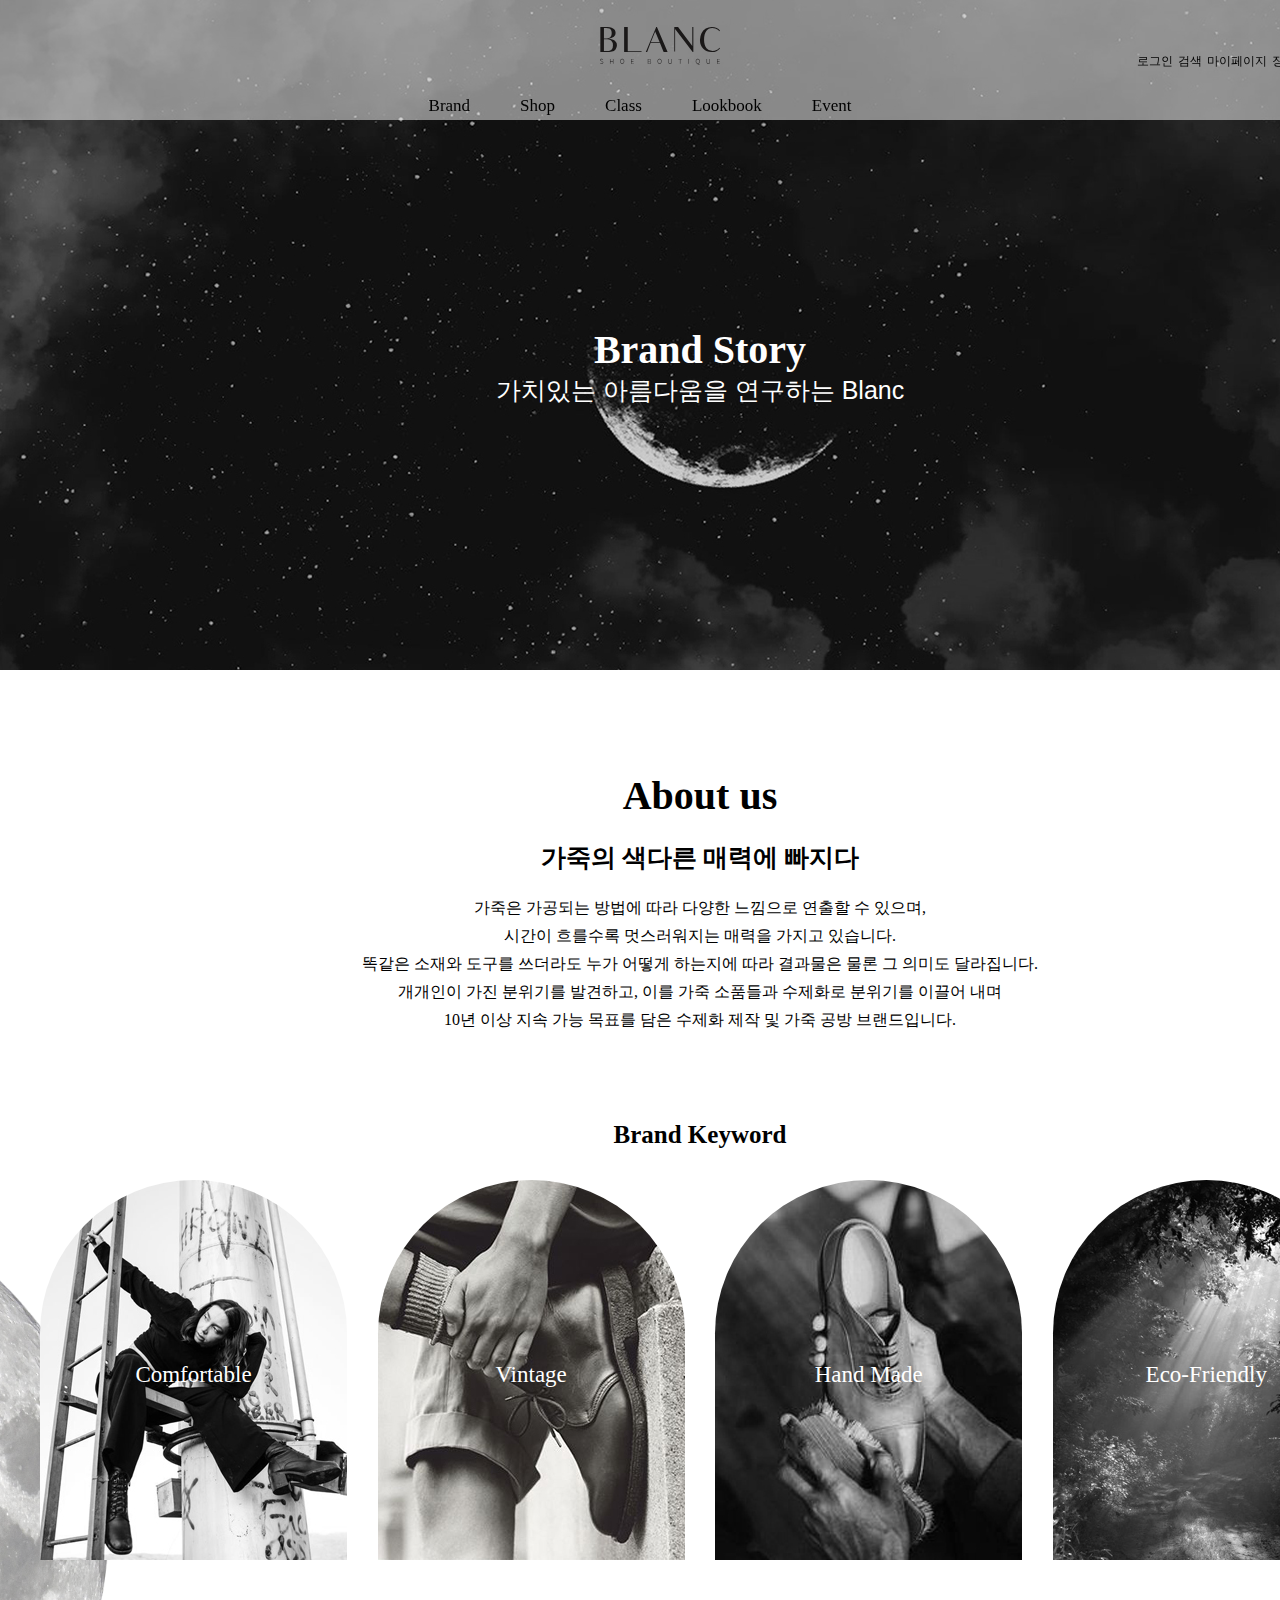
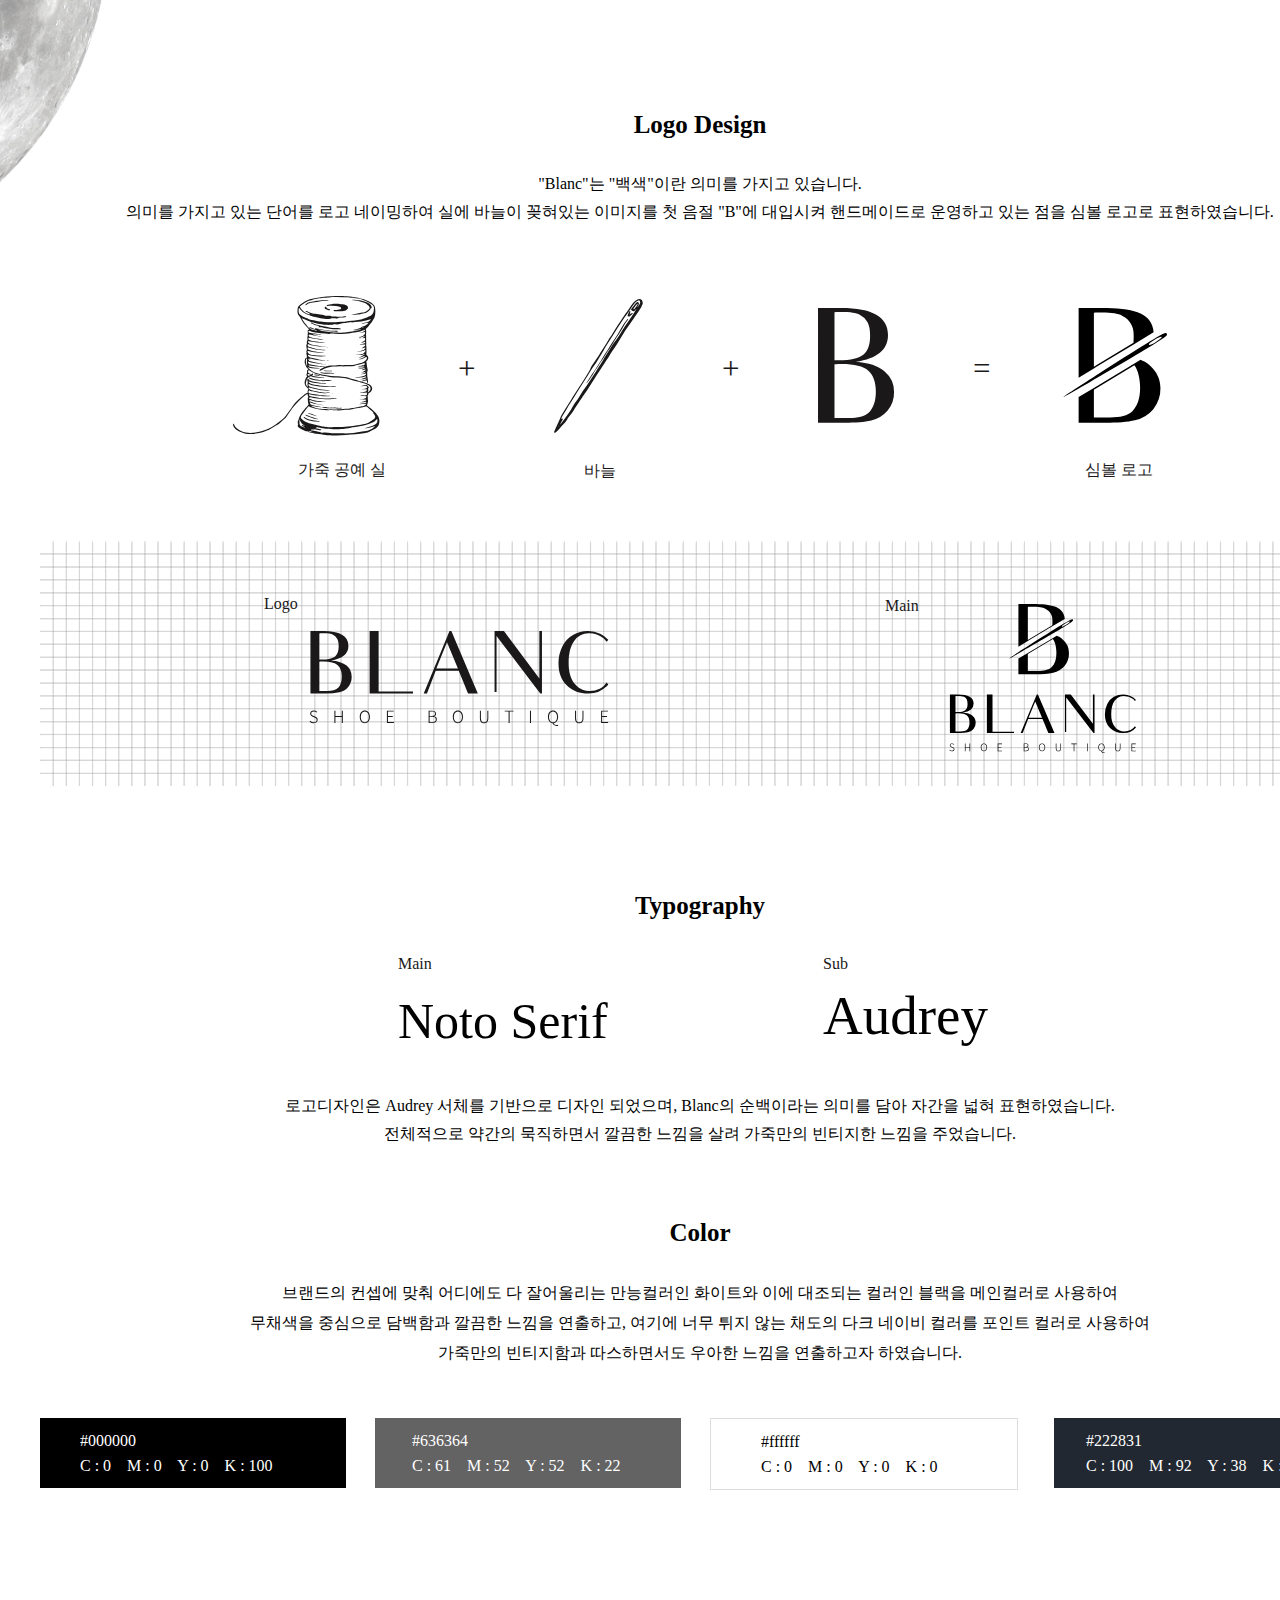
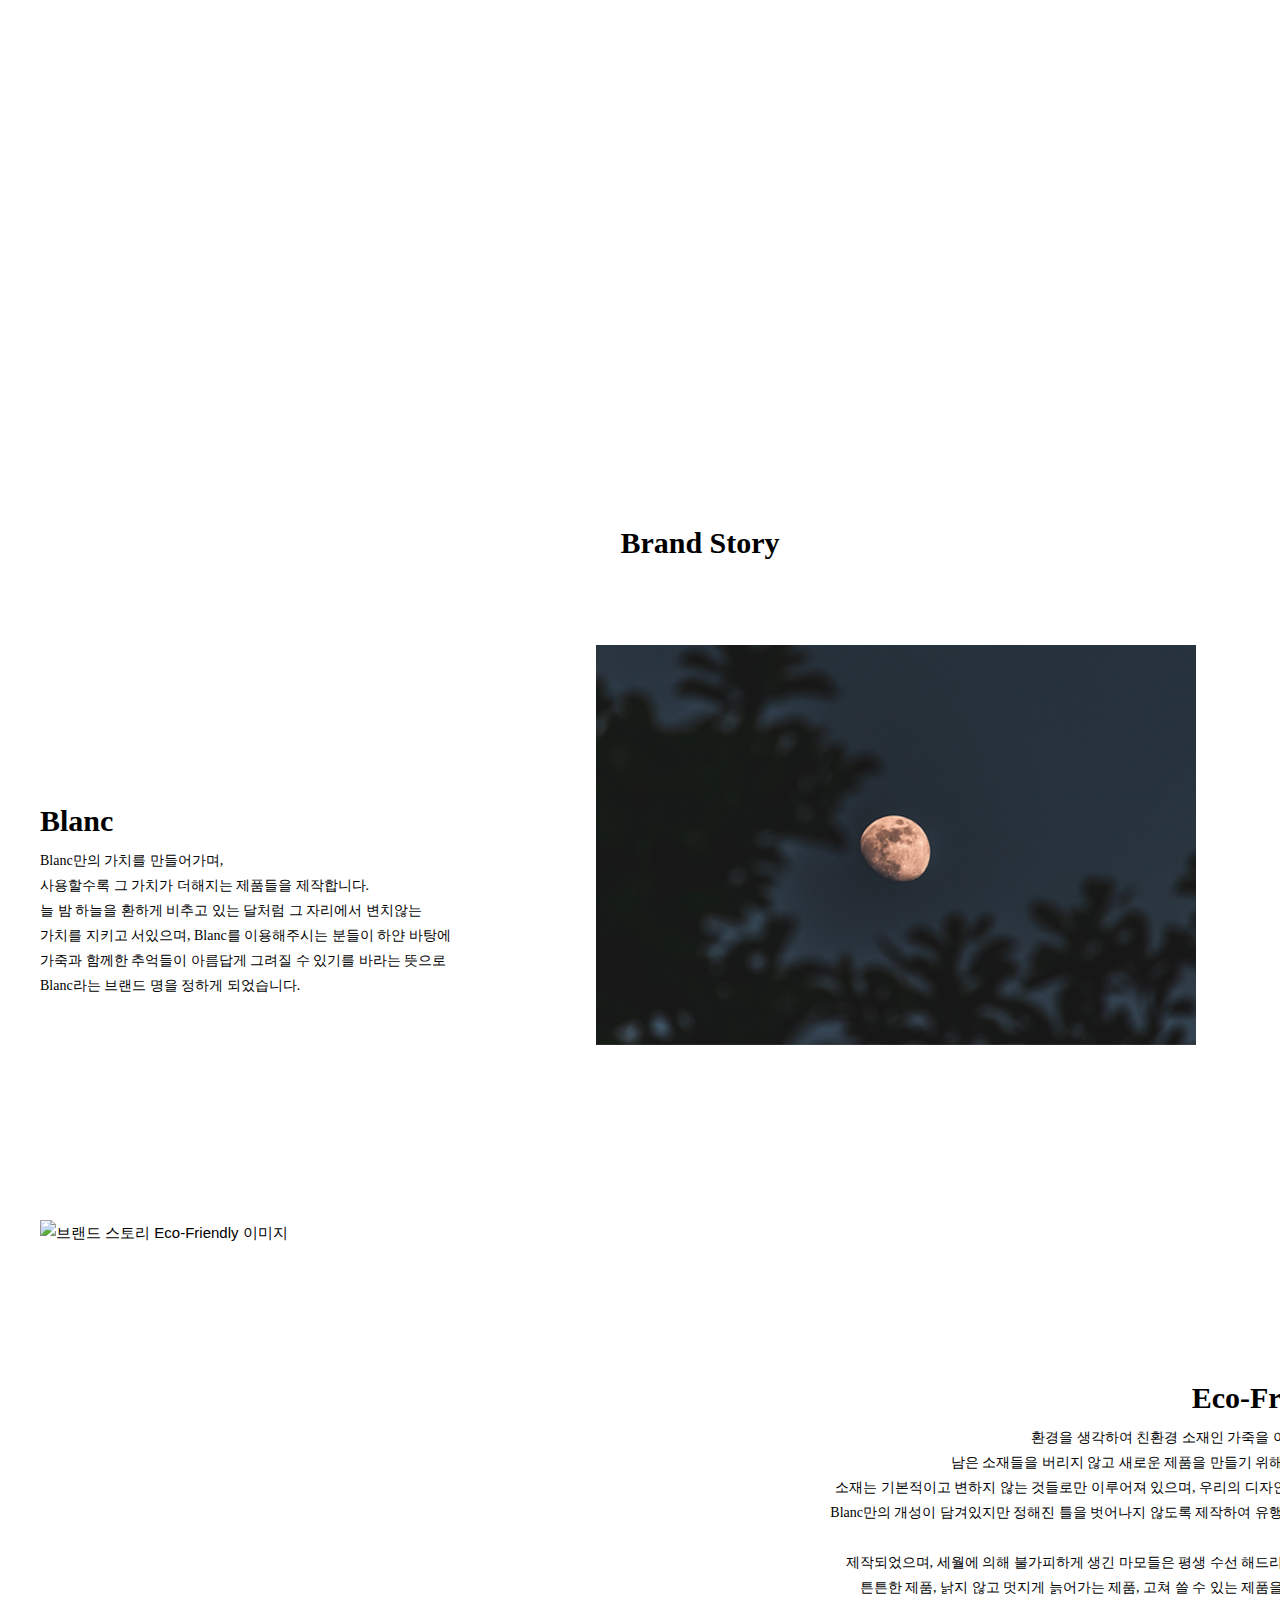
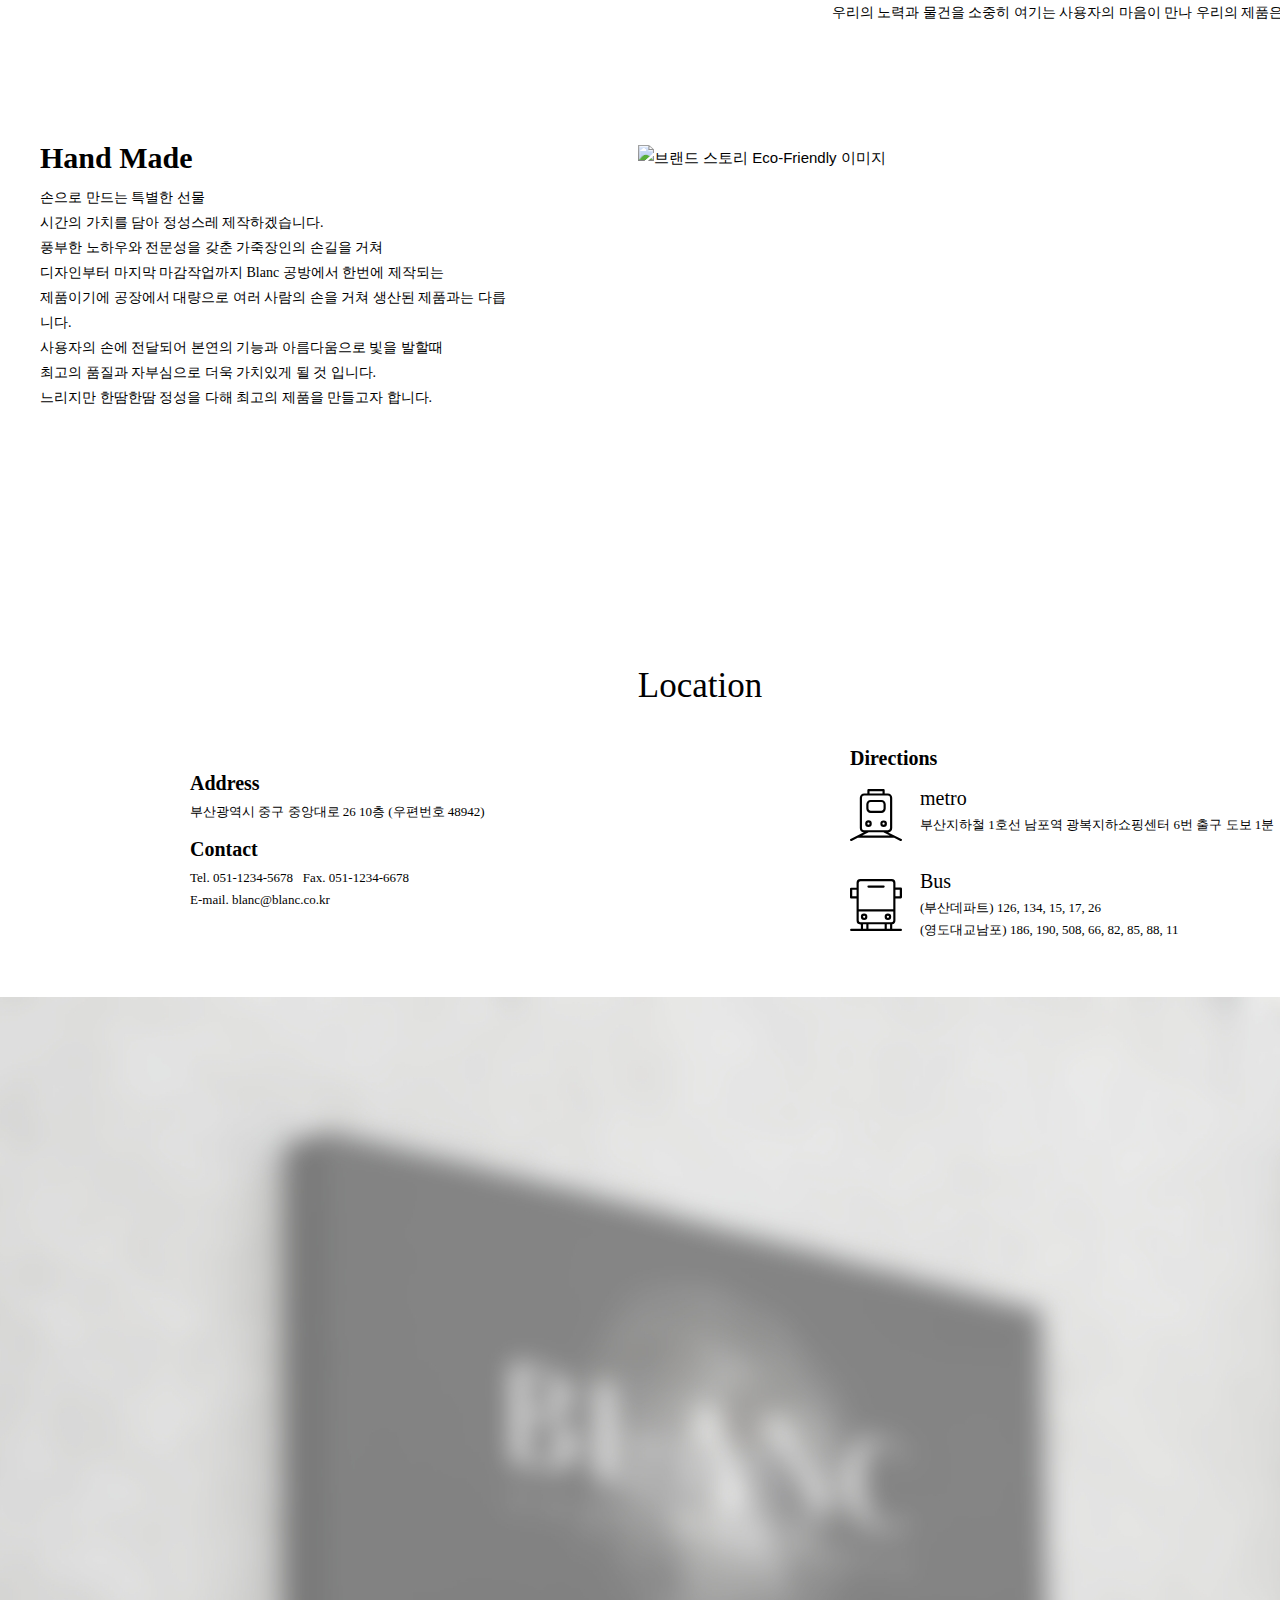
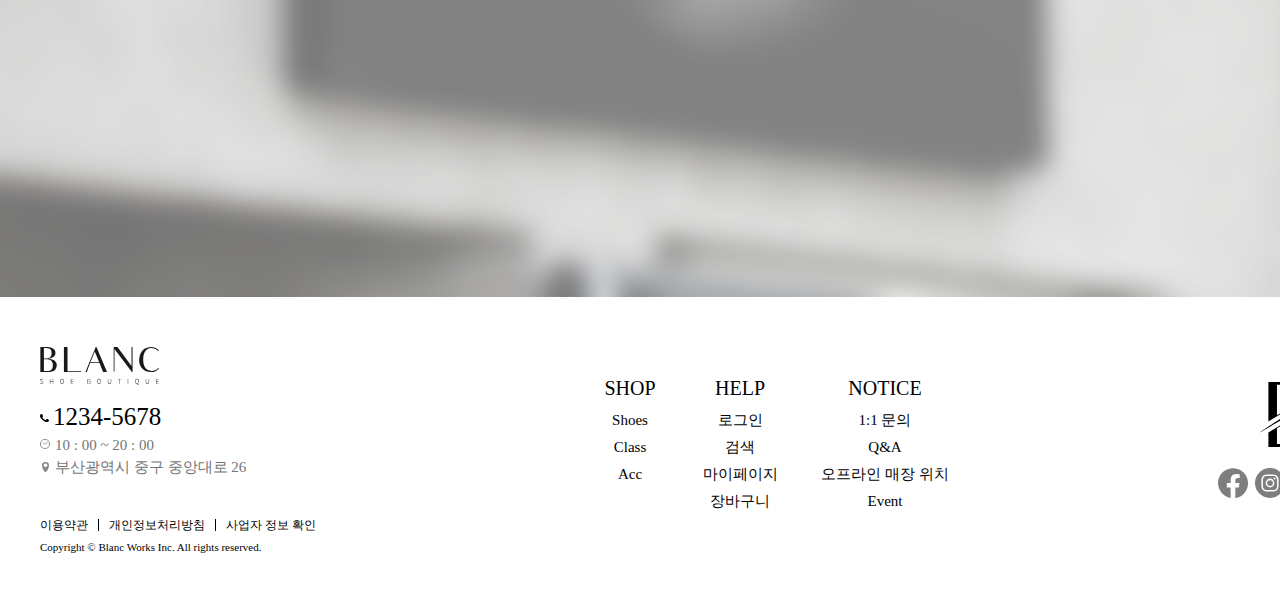
==== sub/brandstory/index.html @ 4d7cafec "Update index.html" ====
<!DOCTYPE html>
<html lang="ko">
<head>
    <meta charset="UTF-8">
    <meta http-equiv="X-UA-Compatible" content="IE=edge">
    <meta name="viewport" content="width=1400">
    <title>Brandstory</title>
    <link rel="icon" type="image/png" sizes="32x32" href="../../images/blanc_symbol.svg">
    <link rel="stylesheet" href="../../css/brandstory_style.css">
    <script src="../../js/jquery-3.6.4.min.js"></script>
    <link rel="stylesheet" href="index.html">
</head>
<body>
    <div id="header_wrap"><!--header_wrap_S-->
        <div id="header"><!--header_S-->
        <div class="header1"><!--header1_S-->
            <a href="../../index.html" class="header_logo"><img src="../../images/blanc_logo.svg" alt="header_logo"></a>
            <div id="gnb_wrap1">
            <ul class="gnb1">
                <li><a href="#">로그인</a></li>
                <li><a href="#">검색</a></li>
                <li><a href="#">마이페이지</a></li>
                <li><a href="#">장바구니</a></li>
            </ul>
            </div>
        </div><!--header1_E-->

        </div><!--header_E-->
        <ul class="gnb2">
            <li>
                <a href="../brandstory/index.html" class="header_list">Brand</a>
                <div class="submenu bg1">
                    <div class="submenu_inner">
                        <div class="submenu_text">
                            <h2 class="submenu_title">Brand</h2>
                            <ul class="submenu_link">
                                <li><a href="../brandstory/index.html">Brand Story</a></li>
                                <li><a href="#location_box1">Store Location</a></li>
                            </ul>
                        </div>
                        <ul class="submenu_photo">
                            <li><a href="../brandstory/index.html"><img src="../../images/brandstory_banner.jpg" alt="Brand Story"></a></li>
                            <li><a href="#location_box1"><img src="../../images/map_banner.jpg" alt="Store Location"></a></li>
                        </ul>
                    </div>
                </div>
            </li>
            <li><a href="#" class="header_list">Shop</a>
              <div class="submenu bg1">
                <div class="submenu_inner">
                    <div class="submenu_text">
                        <h2 class="submenu_title">Shop</h2>
                        <ul class="submenu_link2">
                            <li><span>Blanc</span>만의<br>가죽템을 만나보세요.</li>
                        </ul>
                    </div>
                    <ul class="submenu_photo">
                        <li><a href="#"><img src="../../images/shop_banner1.jpg" alt="shoes_banner"></a></li>
                        <li><a href="#"><img src="../../images/shop_banner2.jpg" alt="Store Location"></a></li>
                    </ul>
                </div>
            </div>
            </li>
            <li><a href="#" class="header_list">Class</a>
              <div class="submenu bg1">
                <div class="submenu_inner">
                    <div class="submenu_text">
                        <h2 class="submenu_title">Class</h2>
                        <ul class="submenu_link3">
                          <li><a href="#">CLASS 알아보기</a></li>
                      </ul>
                    </div>
                    <ul class="submenu_photo">
                        <li><img src="../../images/class_banner1.jpg" alt="class_banner"></li>
                        <li><img src="../../images/class_banner2.jpg" alt="class_banner"></li>
                    </ul>
                </div>
            </li>
            <li><a href="#" class="header_list">Lookbook</a>
              <div class="submenu bg1">
                <div class="submenu_inner">
                    <div class="submenu_text">
                        <h2 class="submenu_title">Shop</h2>
                        <ul class="submenu_link2">
                            <li>시즌마다 새로워지는<br>Blanc만의 디자인을 확인해보세요</li>
                        </ul>
                    </div>
                    <ul class="submenu_photo">
                        <li><a href="#"><img src="../../images/lookbook_banner1.jpg" alt="2023 ss lookbook. part1"></a></li>
                        <li><a href="#"><img src="../../images/lookbook_banner2.jpg" alt="2023 ss lookbook. part2"></a></li>
                    </ul>
                </div>
            </div>
            </li>
            <li><a href="#" class="header_list">Event</a>
              <div class="submenu bg1">
                <div class="submenu_inner">
                    <div class="submenu_text">
                        <h2 class="submenu_title">Event</h2>
                        <ul class="submenu_link">
                          <li><a href="#">진행중인 이벤트</a></li>
                          <li><a href="#">종료된 이벤트</a></li>
                        </ul>
                    </div>
                    <ul class="submenu_photo">
                        <li><a href="#"><img src="../../images/event_banner1.jpg" alt="2023 ss lookbook. part1"></a></li>
                        <li><a href="#"><img src="../../images/event_banner2.jpg" alt="2023 ss lookbook. part2"></a></li>
                    </ul>
                </div>
            </div>
            </li>
        </ul>   
    </div><!--header_wrap_E-->
        <!--JS-->
        <script src="../../js/script.js"></script>
 
    <div id="main_banner_wrap"><!--main_banner_wrap_S-->
        <div class="main_banner">
            <h1>Brand Story</h1>
            <p>가치있는 아름다움을 연구하는 Blanc</p>
        </div>
    </div><!--main_banner_wrap_E-->
    <div id="about_wrap"><!--about_wrap_S-->
        <h1 class="about_h1">About us</h1>
        <h2 class="about_h2"> 가죽의 색다른 매력에 빠지다</h2>
        <p class="about_p">
            가죽은 가공되는 방법에 따라 다양한 느낌으로 연출할 수 있으며,
            <br>시간이 흐를수록 멋스러워지는 매력을 가지고 있습니다.
            <br>똑같은 소재와 도구를 쓰더라도 누가 어떻게 하는지에 따라 결과물은 물론 그 의미도 달라집니다.
            <br>개개인이 가진 분위기를 발견하고, 이를 가죽 소품들과 수제화로 분위기를 이끌어 내며
            <br>10년 이상 지속 가능 목표를 담은 수제화 제작 및 가죽 공방 브랜드입니다.
        </p>
    </div><!--about_wrap_E-->
    <div id="container_wrap"><!--container_wrap_S-->
        <div id="container"><!--container_S-->
            <h1>Brand Keyword</h1>
            <div class="keyword"><!--keyword_S-->
                <ul class="keyword_img">
                    <li>
                       <p>Comfortable</p>
                    </li>
                    <li>
                        <p>Vintage</p>
                    </li>
                    <li>
                        <p>Hand Made</p>
                    </li>
                    <li>
                        <p>Eco-Friendly</p>
                    </li>
                </ul>
            </div><!--keyword_E-->
            <h1>Logo Design</h1>
            <div class="logo_design"><!--logo_design_S-->
                <p>
                    "Blanc"는 "백색"이란 의미를 가지고 있습니다.
                    <br>의미를 가지고 있는 단어를 로고 네이밍하여 실에 바늘이 꽂혀있는 이미지를 첫 음절 "B"에 대입시켜
                    핸드메이드로 운영하고 있는 점을 심볼 로고로 표현하였습니다.
                </p>
                <div class="logodesign_process">
                    <img src="../../images/symbollogo_process.svg" alt="심볼 로고">
                </div>
                <div class="logo_wrap">
                    <img src="../../images/brandstory_logo_wrap.svg" alt="로고">
                </div>
            </div><!--logo_design_E-->
            <h1>Typography</h1>
            <div class="typography"><!--typography_S-->
                <div class="typography_img">
                    <img src="../../images/brandstory_typo.svg" alt="typography">
                </div>
                <p>
                    로고디자인은 Audrey 서체를 기반으로 디자인 되었으며, Blanc의 순백이라는 의미를 담아 자간을 넓혀 표현하였습니다.
                    <br>전체적으로 약간의 묵직하면서 깔끔한 느낌을 살려 가죽만의 빈티지한 느낌을 주었습니다.
                </p>
            </div><!--typography_E-->
            <h1>Color</h1>
            <div class="color"><!--color_S-->
                <p>브랜드의 컨셉에 맞춰 어디에도 다 잘어울리는 만능컬러인 화이트와 이에 대조되는 컬러인 블랙을 메인컬러로 사용하여
                    <br>무채색을 중심으로 담백함과 깔끔한 느낌을 연출하고, 여기에 너무 튀지 않는 채도의 다크 네이비 컬러를 포인트 컬러로 사용하여
                    <br>가죽만의 빈티지함과 따스하면서도 우아한 느낌을 연출하고자 하였습니다.
                </p>
                <div class="color_box_wrap">
                    <ul class="color_box">
                        <li>
                           <p>#000000</p>
                           <p>C : 0&nbsp;&nbsp;&nbsp; M : 0&nbsp;&nbsp;&nbsp; Y : 0&nbsp;&nbsp;&nbsp; K : 100</p> 
                        </li>
                        <li>
                            <p>#636364</p>
                            <p>C : 61&nbsp;&nbsp;&nbsp; M : 52&nbsp;&nbsp;&nbsp; Y : 52&nbsp;&nbsp;&nbsp; K : 22</p> 
                         </li>
                         <li>
                            <p>#ffffff</p>
                            <p>C : 0&nbsp;&nbsp;&nbsp; M : 0&nbsp;&nbsp;&nbsp; Y : 0&nbsp;&nbsp;&nbsp; K : 0</p> 
                         </li>
                         <li>
                            <p>#222831</p>
                            <p>C : 100&nbsp;&nbsp;&nbsp; M : 92&nbsp;&nbsp;&nbsp; Y : 38&nbsp;&nbsp;&nbsp; K : 36</p> 
                         </li>
                    </ul>
                </div>
            </div><!--color_E-->
        </div><!--container_E-->
    </div><!--container_wrap_E-->
    <div id="background_wrap">
        
    </div>
    <div id="brandstory_wrap"><!--brandstory_wrap_S-->
        <h1 class="barandstory_name">Brand Story</h1>
        <div class="storybox1"><!--storybox1_S-->
            <div class="storybox1_text">
                <h1>Blanc</h1>
                <p>
                     Blanc만의 가치를 만들어가며,
                     <br>사용할수록 그 가치가 더해지는 제품들을 제작합니다.
                     <br>늘 밤 하늘을 환하게 비추고 있는 달처럼 그 자리에서 변치않는
                     <br>가치를 지키고 서있으며, Blanc를 이용해주시는 분들이 하얀 바탕에
                     <br>가죽과 함께한 추억들이 아름답게 그려질 수 있기를 바라는 뜻으로
                     <br>Blanc라는 브랜드 명을 정하게 되었습니다.
                </p>
            </div>
            <div class="storybox1_photo">
                <img src="../../images/brandstory_blancimg.svg" alt="브랜드 스토리 blanc 이미지">
            </div>
        </div><!--storybox1_E-->
        <div class="storybox2"><!--storybox2_S-->
            <div class="storybox2_photo">
                <img src="../../images/brandstory_ecoimg.svg" alt="브랜드 스토리 Eco-Friendly 이미지">
            </div>
            <div class="storybox2_text">
                <h1>Eco-Friendly</h1>
                <p>
                    환경을 생각하여 친환경 소재인 가죽을 이용하였으며,
                    <br>남은 소재들을 버리지 않고 새로운 제품을 만들기 위해 연구합니다.
                    <br>소재는 기본적이고 변하지 않는 것들로만 이루어져 있으며, 우리의 디자인적인 설계는
                    <br>Blanc만의 개성이 담겨있지만 정해진 틀을 벗어나지 않도록 제작하여 유행을 타지 않도록
                    <br>제작되었으며, 세월에 의해 불가피하게 생긴 마모들은 평생 수선 해드리고 있습니다.
                    <br>튼튼한 제품, 낡지 않고 멋지게 늙어가는 제품, 고쳐 쓸 수 있는 제품을 만들기 위한
                    <br>우리의 노력과 물건을 소중히 여기는 사용자의 마음이 만나 우리의 제품은 지속 가능해집니다.
                </p>
            </div>
        </div><!--storybox2_E-->
        <div class="storybox3"><!--storybox3_S-->
            <div class="storybox3_text">
                 <h1>Hand Made</h1>
                 <p>
                    손으로 만드는 특별한 선물
                    <br>시간의 가치를 담아 정성스레 제작하겠습니다.
                    <br>풍부한 노하우와 전문성을 갖춘 가죽장인의 손길을 거쳐
                    <br>디자인부터 마지막 마감작업까지 Blanc 공방에서 한번에 제작되는
                    <br>제품이기에 공장에서 대량으로 여러 사람의 손을 거쳐 생산된 제품과는 다릅니다.
                    <br>사용자의 손에 전달되어 본연의 기능과 아름다움으로 빛을 발할때
                    <br>최고의 품질과 자부심으로 더욱 가치있게 될 것 입니다.
                    <br>느리지만 한땀한땀 정성을 다해 최고의 제품을 만들고자 합니다.
                 </p>
            </div>
            <div class="storybox3_photo">
                <img src="../../images/brandstory_handmadeimg.svg" alt="브랜드 스토리 Eco-Friendly 이미지">
            </div>
        </div><!--storybox3_E-->
    </div><!--brandstory_wrap_E-->
    <div id="location_box1"><!--location_box1_S-->
        <h1>Location</h1>
        <div class="location_left">
            <h3>Address</h3>
            <p>부산광역시 중구 중앙대로 26 10층 (우편번호 48942)</p>
            <h3>Contact</h3>
            <p>Tel. 051-1234-5678 &nbsp; Fax. 051-1234-6678
            <br>E-mail. blanc@blanc.co.kr</p>
        </div>
        <div class="location_right">
            <h3>Directions</h3>
            <div class="metro">
                <div class="metro_icon">
                    <img src="../../images/brandstory_metroicon.svg" alt="지하철 아이콘">
                </div>
                <div class="metro_text">
                    <h2>metro</h2>
                    <p>부산지하철 1호선 남포역 광복지하쇼핑센터 6번 출구 도보 1분</p>
                </div>
            </div>
            <div class="metro">
                <div class="metro_icon2">
                    <img src="../../images/brandstory_busicon.svg" alt="지하철 아이콘">
                </div>
                <div class="metro_text">
                    <h2>Bus</h2>
                    <p>
                        (부산데파트) 126, 134, 15, 17, 26
                        <br>(영도대교남포) 186, 190, 508, 66, 82, 85, 88, 11
                    </p>
                </div>
            </div>
        </div>
    </div><!--location_box1_E-->
    <div id="location_box2"><!--location_box2_S-->
        <div class="location">
            <iframe src="https://www.google.com/maps/embed?pb=!1m18!1m12!1m3!1d3264.2699809769174!2d129.03210878847813!3d35.09996879151371!2m3!1f0!2f0!3f0!3m2!1i1024!2i768!4f13.1!3m3!1m2!1s0x3568e973030f522f%3A0x29b062cddf103310!2s26%20Jungang-daero%2C%20Jung-gu%2C%20Busan!5e0!3m2!1sen!2skr!4v1684897695543!5m2!1sen!2skr" width="1320" height="660" style="border:0;" allowfullscreen="" loading="lazy" referrerpolicy="no-referrer-when-downgrade"></iframe>
        </div>
    </div><!--location_box2_E-->
    <div id="footer_wrap"><!--footer_wrap_S-->
        <div class="footer_box1"><!--footer_box1_S-->
          <div class="blanc_logo"><img src="../../images/blanc_logo.svg" alt="blanc logo"></div>
          <div class="footer_icon"><!--footer_icon_S-->
            <div class="footer_call">
              <img src="../../images/footer_call.svg" alt="footer 전화 아이콘">
            </div>
            <div class="footer_text1">
              <p>1234-5678</p>
            </div>
          </div><!--footer_icon_E-->
          <div class="footer_icon"><!--footer_icon_S-->
            <div class="footer_clock">
              <img src="../../images/footer_clock.svg" alt="footer 시계 아이콘">
            </div>
            <div class="footer_text2">
              <p>10 : 00 ~ 20 : 00</p>
            </div>
          </div><!--footer_icon_E-->
          <div class="footer_icon"><!--footer_icon_S-->
            <div class="footer_location">
              <img src="../../images/footer_location.svg" alt="footer 위치 아이콘">
            </div>
            <div class="footer_text3">
              <p>부산광역시 중구 중앙대로 26</p>
            </div>
          </div><!--footer_icon_E-->
          <div class="footer_terms">
            <ul class="terms">
              <li><a href="#">이용약관</a></li>
              <li><a href="#">개인정보처리방침</a></li>
              <li><a href="#">사업자 정보 확인</a></li>
            </ul>
          </div>
          <p class="footer_text4">Copyright © Blanc Works Inc. All rights reserved.</p>
        </div><!--footer_box1_E-->
        <div id="footer_box2"><!--footer_box2_S-->
          <ul class="box2_gnb">
            <li>
              <p>SHOP</p>
              <div><a href="#">Shoes</a></div>
              <div><a href="#">Class</a></div>
              <div><a href="#">Acc</a></div>
            </li>
            <li>
              <p>HELP</p>
                <div><a href="#">로그인</a></div>
                <div><a href="#">검색</a></div>
                <div><a href="#">마이페이지</a></div>
                <div><a href="#">장바구니</a></div>
            </li>
            <li>
              <p>NOTICE</p>
                <div><a href="#">1:1 문의</a></div>
                <div><a href="#">Q&A</a></div>
                <div><a href="#">오프라인 매장 위치</a></div>
                <div><a href="#">Event</a></div>
            </li>
          </ul>
        </div><!--footer_box2_E-->
        <div id="footer_box3"><!--footer_box3_S-->
          <div class="box3_logo">
            <img src="../../images/blanc_symbol.svg" alt="blanc symbol">
          </div>
          <div class="box3_icon">
            <ul class="box3_gnb">
              <li><a href="#"><img src="../../images/footer_facebook.svg" alt="페이스북 아이콘"></a></li>
              <li><a href="#"><img src="../../images/footer_instagram.svg" alt="인스타그램 아이콘"></a></li>
              <li><a href="#"><img src="../../images/footer_twiter.svg" alt="트위터 아이콘"></a></li>
              <li><a href="#"><img src="../../images/footer_kakao.svg" alt="카카오톡 아이콘"></a></li>
            </ul>
          </div>
        </div><!--footer_box3_E-->
      </div><!--footer_wrap_E-->
</body>
</html>
---- css/brandstory_style.css ----
@charset "UTF-8";
*{margin: 0; padding: 0;}
ul,ol{list-style: none;}
a{
    color: #000;
    text-decoration: none;
}
body{
    min-width: 1400px;
    font-size: 15px;
    line-height: 22px;
    font-family: Arial, Helvetica, sans-serif;
}
#header_wrap{
    background-color: rgb(255, 255, 255,0.5);
    height: 120px;
    position: relative;
    z-index: 9;
    text-align: center;
    position: fixed;
    top: 0;
    left:0;
    width: 100%;
}
#header{
    width: 1320px;
    margin: 0 auto;
    overflow: hidden;
}
.header1{
    display: block;
    height: 70px;
    box-sizing: border-box;
}
.header_logo{
    padding-top: 27px;
    display: inline-block;
    margin-left: 188px;
}
#gnb_wrap1{
    float: right;
}
.gnb1 li{
    float: left;
    margin-top: 45px;
}
.gnb1 li a{
    display: block;
    font-size: 12px; 
    margin-left: 5px;
    margin-top: 5px;
}
.gnb2{
    display: inline-block;
}
.gnb2 > li{
    float: left;
}
.gnb2 > li > a{
    display: block;
    font-size: 17px;
    font-family: serif;
    padding: 5px 10px 7px;
    margin-top: 18px;
    margin-left: 30px;
}
.gnb2 li:nth-child(1) a{
    margin-left: 0;
}
.submenu{
    height: 200px;    
    position: absolute;
    top: 120px;
    left: 0;
    z-index: 9;
    width: 100%;
}
.bg1{
    background-color: rgb(255, 255, 255,0.5);
}
.submenu_inner{
    width: 1320px;
    margin: 0 auto;
}
.submenu_text{
    width: 370px;
    float: left;
}
.submenu_title{
    text-align: left;
    padding: 40px 0 25px 20px;
    font-family: serif;
    font-size: 30px;
}
.submenu_link li{
    float: left;
    margin-left: 30px;
    text-align: center;
}
.submenu_link2 li{
    float: left;
    margin-left: 70px;
    text-align: left;
    font-size: 16px;
}
.submenu_link2 li span{
    font-size: 20px;
}
.submenu_link3 li a{
    display: block;
    padding: 5px 10px;
    font-size: 17px;
}
.submenu_link3 li a:hover{
    color: #ffffff;
    text-shadow: 1px 2px 5px rgb(0, 0, 0,0.5);
}
.submenu_link li a{
    display: block;
    padding: 5px 10px;
    font-size: 17px;
}
.submenu_link li a:hover{
    color: #fff;
    text-shadow: 1px 2px 5px rgb(0, 0, 0,0.5);
}
.submenu_photo{
    width: 950px;
    float: right;
    margin-top: 34px;
    overflow: hidden;
}
.submenu_photo li{
    width: 430px;
    margin-right: 30px;
    float: left;
}
/* header_E */

#main_banner_wrap{
    height: 670px;
    background-image: url(../images/brandstory_mainbanner.jpg);
    background-repeat: no-repeat;
    background-position: center;
}
.main_banner{
    width: 1320px;
    margin: 0 auto;
    color: #fff;
    line-height: 40px;
    text-align: center;
    padding-top: 330px;
}
.main_banner h1{
    font-size: 40px;
    font-family: serif;
}
.main_banner p{
    font-size: 25px;
    font-family: sans-serif;
}
#about_wrap{
    width: 1320px;
    margin: 0 auto;
    height: 450px;
    text-align: center;
    font-family: 'Noto Serif KR';
}
.about_h1{
    font-size: 40px;
    padding-top: 115px;
    margin-bottom: 40px;
}
.about_h2{
    font-size: 25px;
    margin-bottom: 25px;
}
.about_p{
    font-size: 16px;
    line-height: 28px;
    font-family: 'Noto Sans KR';
    font-weight: 400;
}
#container_wrap{
    height: 2030px;
    background-image: url(../images/brandstory_moonbg.svg);
    background-repeat: no-repeat;
    background-position: center;
}
#container{
    width: 1320px;
    margin: 0 auto;
    height: 1970px;
    text-align: center;
    line-height: 30px;
}
#container h1{
    font-size: 25px;
    font-family: 'Noto Serif KR';
    margin-bottom: 30px;
}
.keyword_img li{
    width: 307px;
    height: 380px;
    margin-left: 30.6px;
    float: left;
    border-radius: 190px 190px 0 0;
    margin-bottom: 150px;
}
.keyword_img li:nth-child(1){
    margin-left: 0;
    background-image: url(../images/brand_keyword1.jpg);
}
.keyword_img li:nth-child(2){
    background-image: url(../images/brand_keyword2.jpg);
}
.keyword_img li:nth-child(3){
    background-image: url(../images/brand_keyword3.jpg);
}
.keyword_img li:nth-child(4){
    background-image: url(../images/brand_keyword4.jpg);
}
.keyword_img li p{
    font-family: 'Noto Serif KR';
    font-size: 23px;
    color: #fff;
    padding-top: 180px;
}
.logo_design p{
    font-family: 'Noto Sans KR';
    font-size: 16px;
    font-weight: 400;
    margin-bottom: 70px;
    line-height: 28px;
}
.logo_wrap{
    height: 200px;
    background-image: url(../images/brandstory_graphpaper.svg);
    background-repeat: no-repeat;
    margin-top: 50px;
    padding-top: 50px;
    margin-bottom: 100px;
}
.typography p{
    font-family: 'Noto Sans KR';
    font-size: 16px;
    font-weight: 400;
    margin-bottom: 70px;
    margin-top: 30px;
    line-height: 28px;
}
.color p{
    font-family: 'Noto Sans KR';
    font-size: 16px;
    font-weight: 400;
    margin-bottom: 50px;
    margin-top: 30px;
}
.color_box li{
    float: left;
    width: 306px;
    height: 70px;
    margin-left: 29px;
    color: #fff;
}
.color_box li p{
    line-height: 0;
    margin: 23px 0 25px;
    padding-left: 40px;
    text-align: left;
    font-family: 'Noto Serif KR';
}
.color_box li:nth-child(1){
    margin-left: 0;
    background-color: #000;
}
.color_box li:nth-child(2){
    background-color: #636364;
}
.color_box li:nth-child(3){
    background-color: #fff;
    border: 1px solid #ddd;
    color: #000;
}
.color_box li:nth-child(4){
    background-color: #222831;
    float: right;
}
.color_box li:nth-child(4) p{
    padding-left: 32px;
}
.color_box li:nth-child(3) p{
    padding-left: 50px;
}
.color_box li:nth-child(2) p{
    padding-left: 37px;
}
#background_wrap{
    background-image: url(../images/brandstory_bgimg.jpg);
    background-attachment:fixed;
    height: 500px;
    width: 100%;
    background-repeat: no-repeat;
    background-position: center;
}
#brandstory_wrap{
    width: 1320px;
    margin: 0 auto;
    overflow: hidden;
    line-height: 25px;
    color: #000;
}
.barandstory_name{
    text-align: center;
    padding-top: 80px;
    font-family: 'Noto Serif KR';
    font-size: 30px;
    margin-bottom: 90px;
}
.storybox1{
    height: 425px;
    margin-bottom: 150px;
}
.storybox1_text{
    width: 556px;
    float: left;
    padding-top: 163px;
}
.storybox1_text h1{
    font-family: 'Noto Serif KR';
    font-size: 30px;
    padding-bottom: 15px;
    font-weight: 600;
}
.storybox1_text p{
    font-family: 'Noto Sans KR';
    font-size: 14px;
}
.storybox1_photo{
    width: 764px;
    float: right;
}
.storybox2{
    height: 375px;
    margin-bottom: 150px;
}
.storybox2_photo{
    width: 660px;
    float: left;
}
.storybox2_text{
    width: 540px;
    float: right;
    text-align: right;
    padding-top: 165px;
}
.storybox2_text h1{
    font-family: 'Noto Serif KR';
    font-size: 30px;
    padding-bottom: 15px;
    font-weight: 600;
}
.storybox2_text p{
    font-size: 14px;
    font-family: 'Noto Sans KR';
}
.storybox3{
    height: 330px;
}
.storybox3_text{
    width: 470px;
    float: left;
}
.storybox3_text p{
    font-size: 14px;
    font-family: 'Noto Sans KR';
}
.storybox3_text h1{
    font-family: 'Noto Serif KR';
    font-size: 30px;
    padding-bottom: 15px;
    font-weight: 600;
}
#location_box1{
    overflow: hidden;
    width: 1320px;
    padding-top: 200px;
    margin: 0 auto;
}
.storybox3_photo{
    width: 722px;
    float: right;
}
#location_box1 h1{
    text-align: center;
    font-family: 'Noto Serif KR';
    font-size: 35px;
    font-weight: 500;
    margin-bottom: 50px;
}
.location_left{
    width: 660px;
    height: 250px;
    float: left;
    box-sizing: border-box;
    padding: 25px 0 0 150px;
}
.location_left h3{
    font-size: 20px;
    font-family: 'Noto Serif KR';
    font-weight: 600;
    margin-bottom: 7px;
}
.location_left p{
    font-size: 13px;
    font-family: 'Noto Sans KR';
    font-weight: 400;
    margin-bottom: 15px;
}
.location_right{
    width: 660px;
    height: 250px;
    float: right;
    box-sizing: border-box;
    padding-left: 150px;
}
.location_right h3{
    font-size: 20px;
    font-family: 'Noto Serif KR';
    font-weight: 600;
    margin-bottom: 15px;
}
.metro{
    overflow: hidden;
    margin-bottom: 20px;
    font-family: 'Noto Sans KR';
}
.metro_icon{
    width: 53px;
    float: left;
    padding-top: 5px;
}
.metro_icon2{
    width: 53px;
    float: left;
    padding-top: 12px;
}
.metro_text{
    width: 450px;
    float: right;
    box-sizing: border-box;
    padding: 3px 0 0 10px;
}
.metro_text h2{
    font-size: 20px;
    margin-bottom: 5px;
    font-weight: 400;
}
.metro_text p{
    font-size: 13px;
    font-weight: 400;
}
#location_box2{
    height: 900px;
    background-image: url(../images/brandstory_locationbg.jpg);
    background-repeat: no-repeat;
    background-position: center;
}
.location{
    width: 1320px;
    margin: 0 auto;
    padding: 120px 0;
}
#footer_wrap{
    width: 1320px;
    margin: 0 auto;
    height: 300px;
    font-family: 'noto serif kr';
}
.blanc_logo{
    margin-bottom: 15px;
}
.footer_box1{
    width: 300px;
    padding: 50px 0 0;
    float: left;
}
.footer_call{
    width: 10px;
    float: left;
}
.footer_text1{
    width: 290px;
    float: right;
    font-size: 25px;
    box-sizing: border-box;
    padding-left: 3px;
}
.footer_icon{
    overflow: hidden;
}
.footer_clock{
    width: 10px;
    float: left;
    margin-top: 5px;
}
.footer_text2{
    color: #747474;
    width: 285px;
    float: right;
    margin-top: 6px;
}
.footer_location{
    width: 10px;
    float: left;
    padding-left: 2px;
}
.footer_text3{
    color: #747474;
    width: 285px;
    float: right;
}
.footer_terms{
    margin-top: 35px;
}
.terms li{
    float: left;
}
.terms li a{
    display: inline-block;
    font-size: 12px;
}
.terms li::before{
    content: '';
    width: 1px;
    height: 12px;
    background-color: #000;
    display: inline-block;
    vertical-align: middle;
    margin: 0 10px;
}
.terms li:nth-child(1)::before{
    display: none;
}
.footer_text4{
    font-size: 11px;
}
#footer_box2{
    width: 370px;
    float: left;
    margin-left: 250px;
    padding: 80px 0 0;
}
.box2_gnb li{
    text-align: center;
    float: left;
    margin-left: 20px;
}
.box2_gnb li:nth-child(1){
    width: 80px;
    margin-left: 0;
}
.box2_gnb li p{
    font-size: 20px;
    margin-bottom: 5px;
    font-weight: 500;
}
.box2_gnb li:nth-child(2){
    width: 100px;
}
.box2_gnb li:nth-child(3){
    width: 150px;
}
.box2_gnb li a{
    display: inline-block;
    margin-top: 5px;
}
#footer_box3{
    width: 142px;
    text-align: center;
    float: right;
    padding-top: 85px;
}
.box3_gnb{
    margin-top: 15px;
}
.box3_gnb li{
    float: left;
    margin-left: 7px;
}
.box3_gnb li a{
    display: block;
    opacity: 0.5;
}
.box3_gnb li a:hover{
    opacity: 1;
}
.box3_gnb li:nth-child(1){
    margin-left: 0;
}
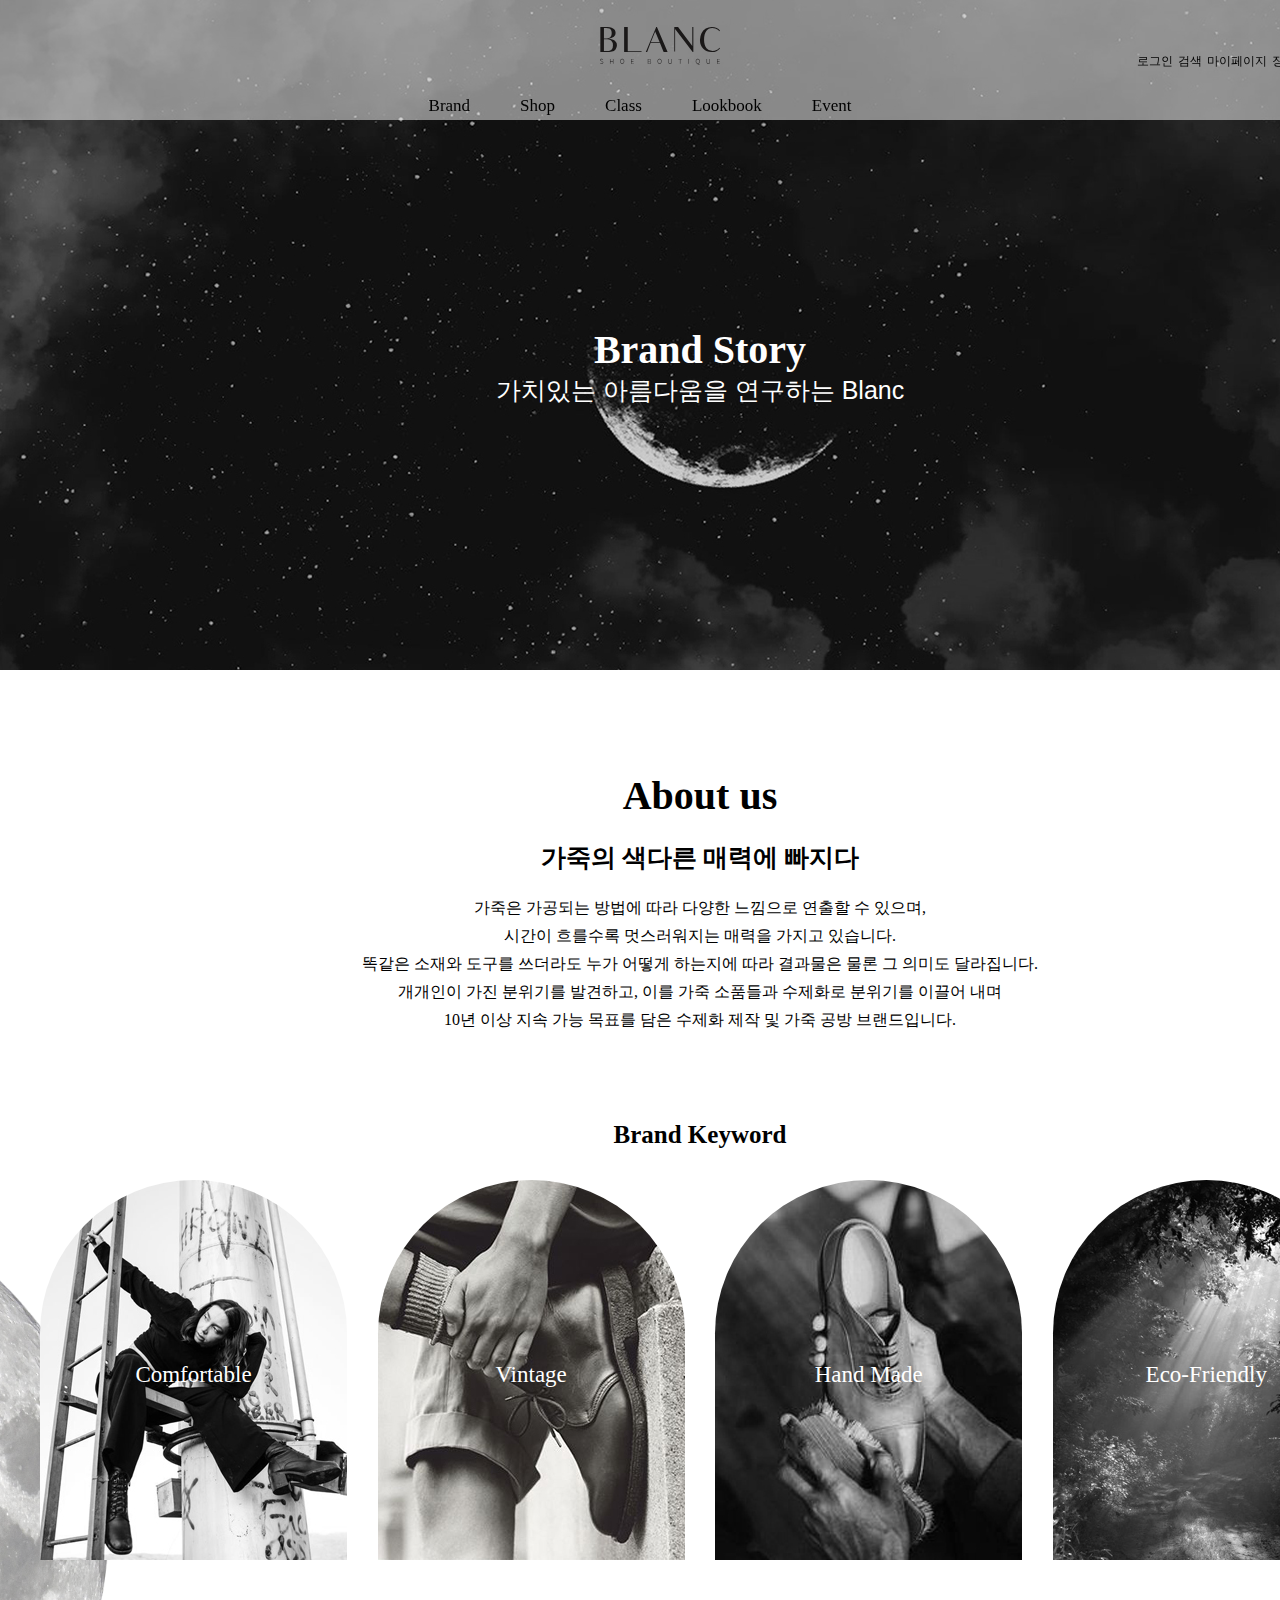
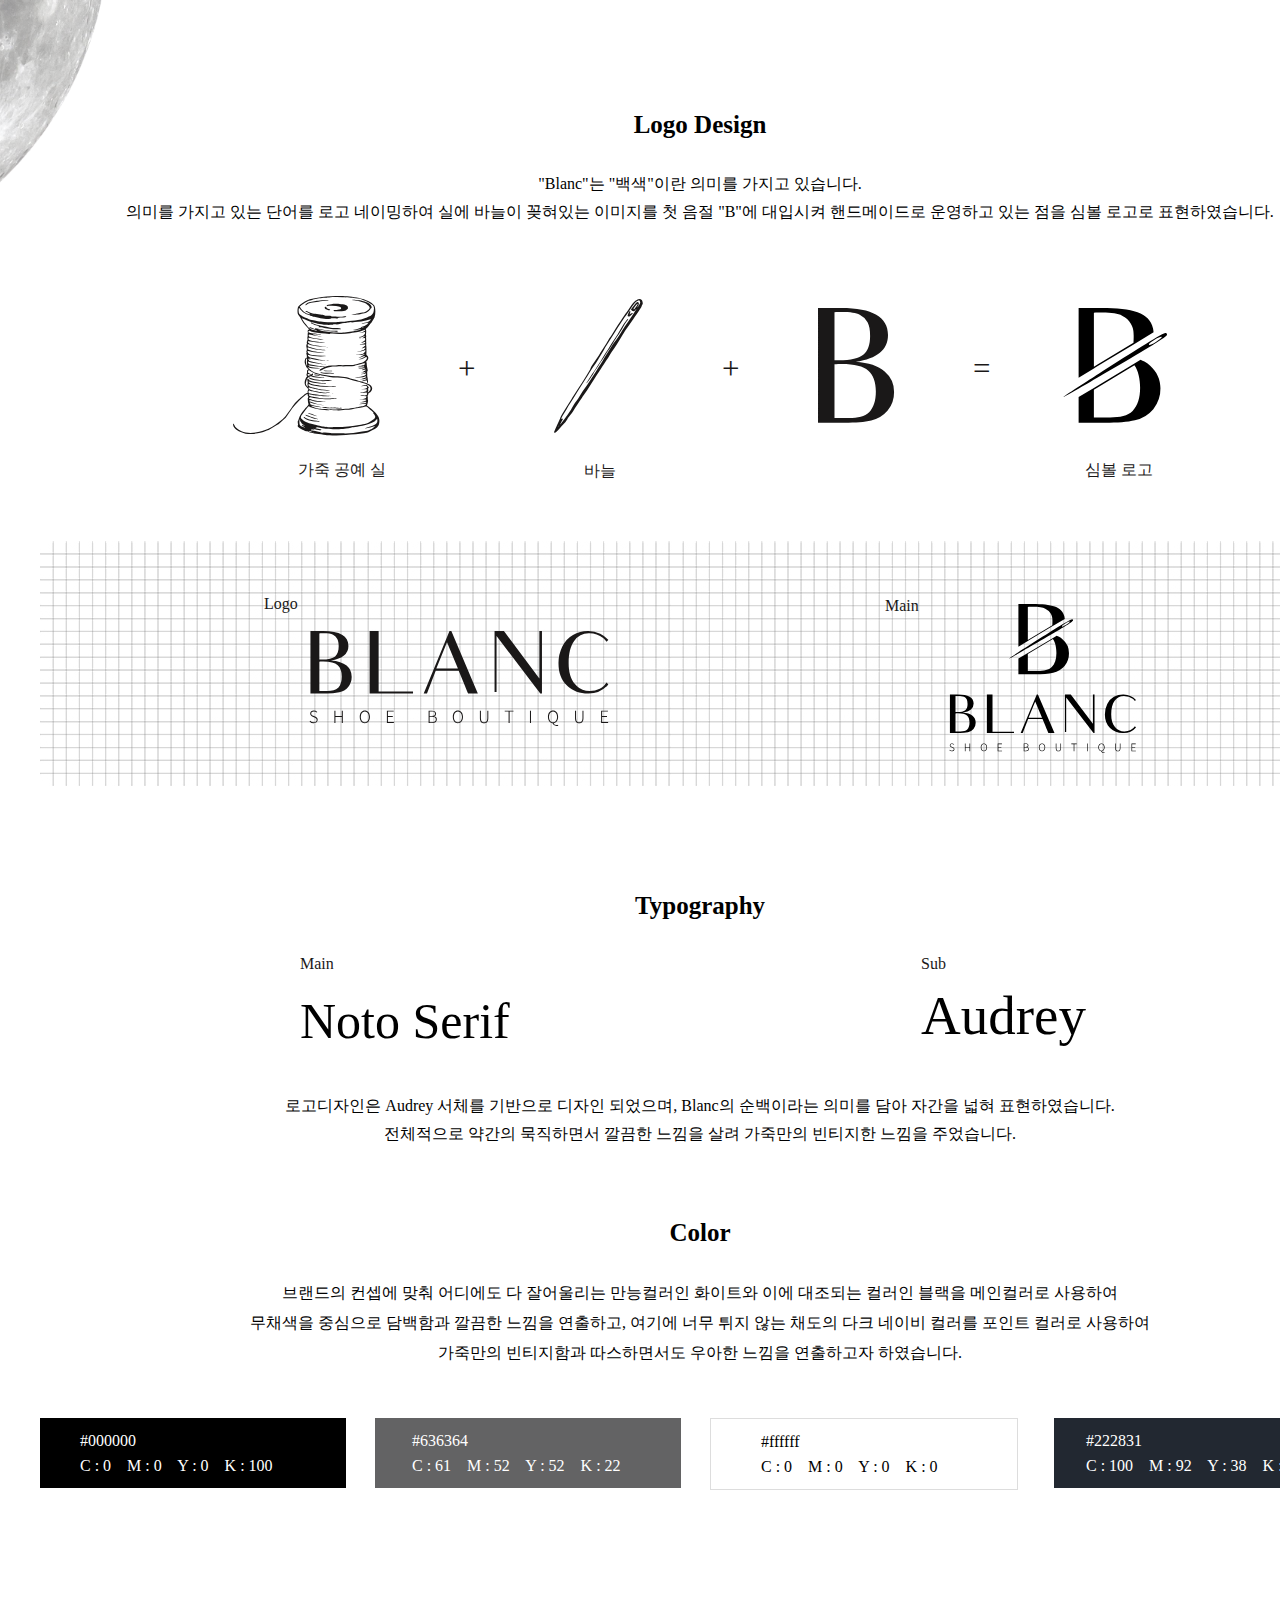
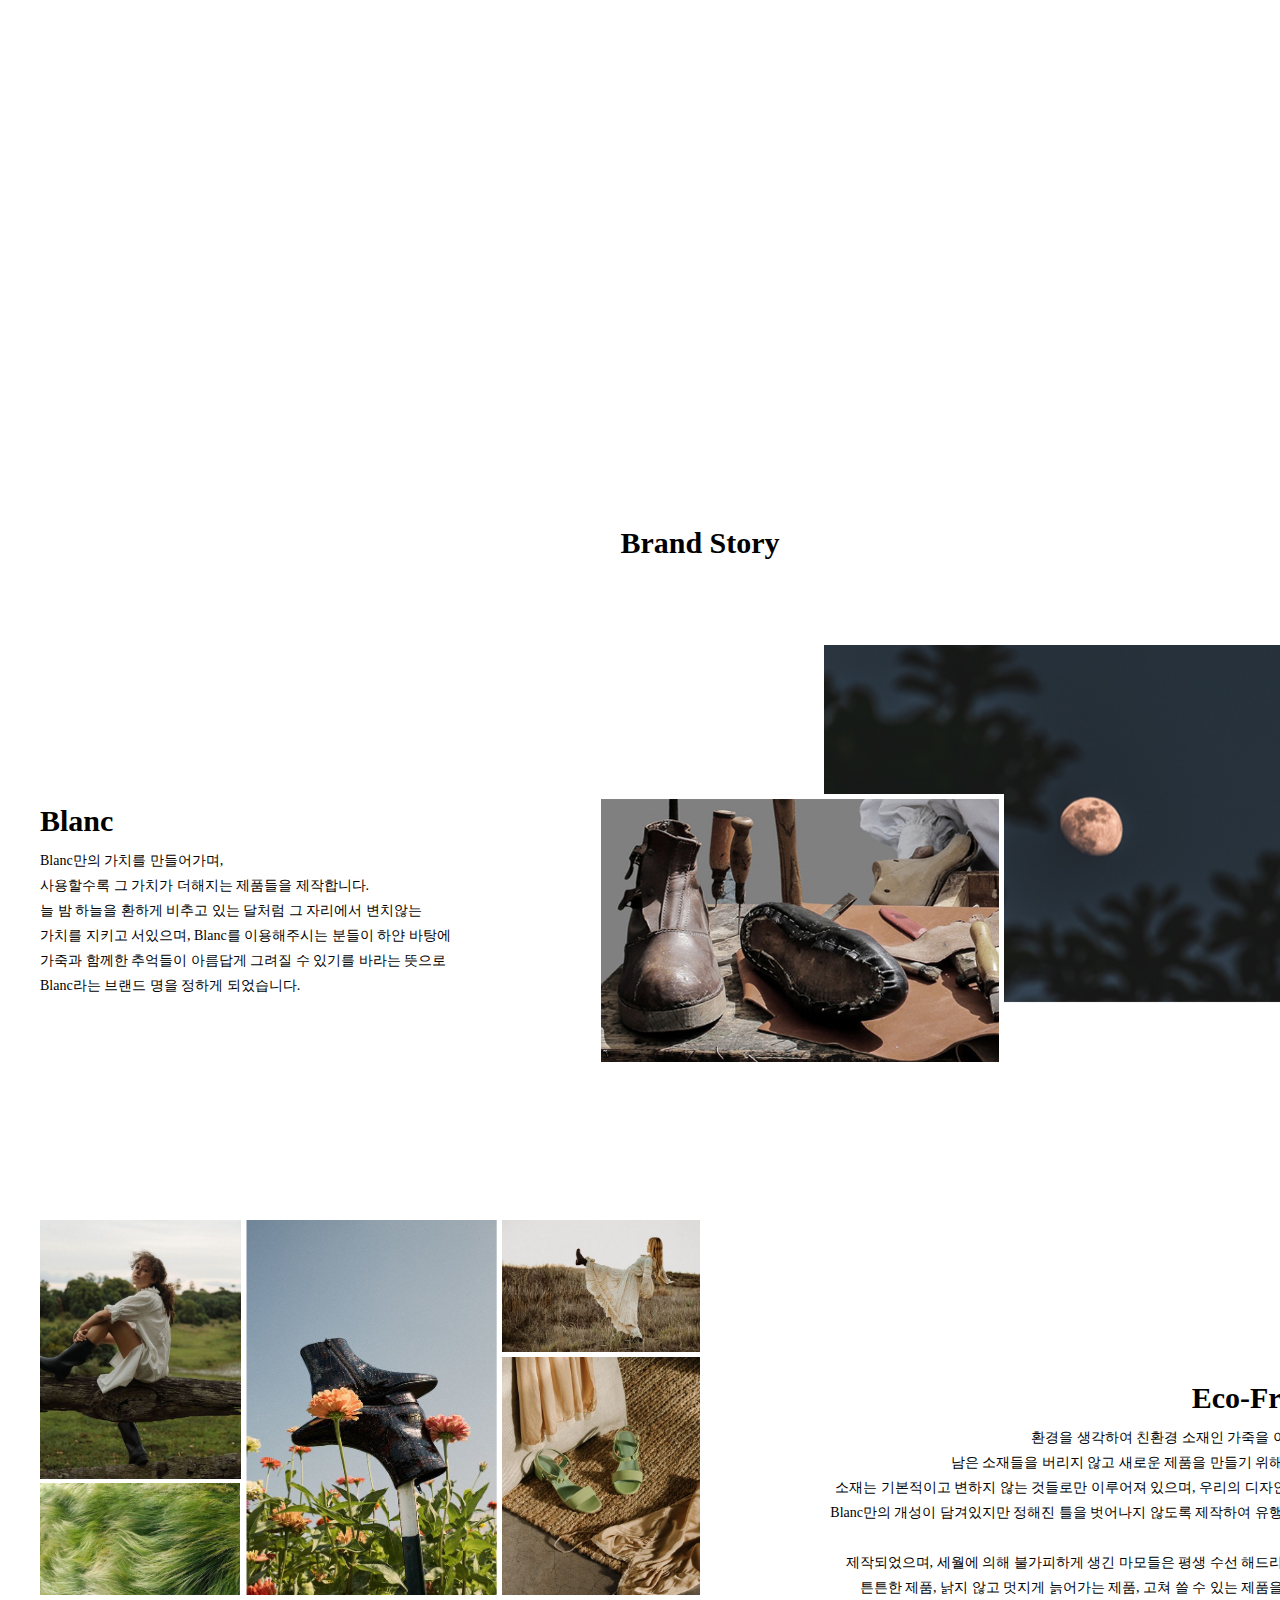
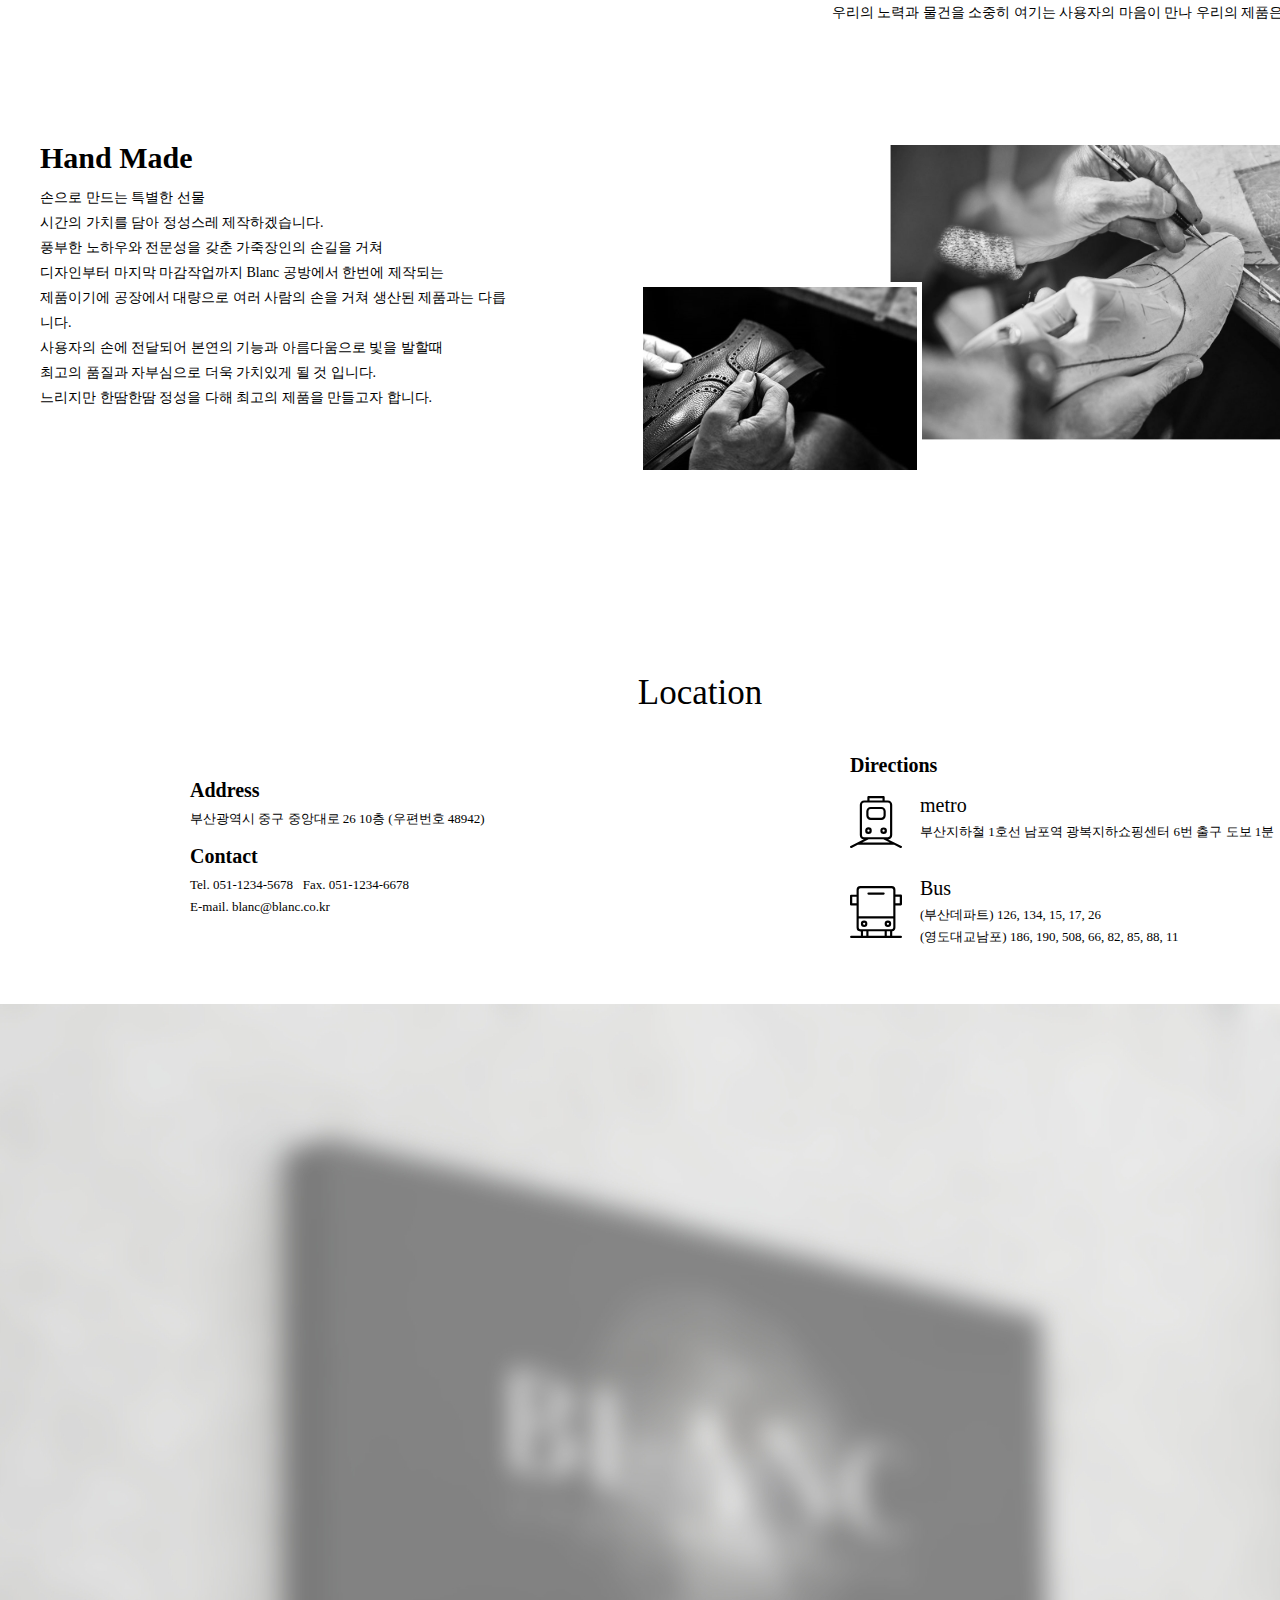
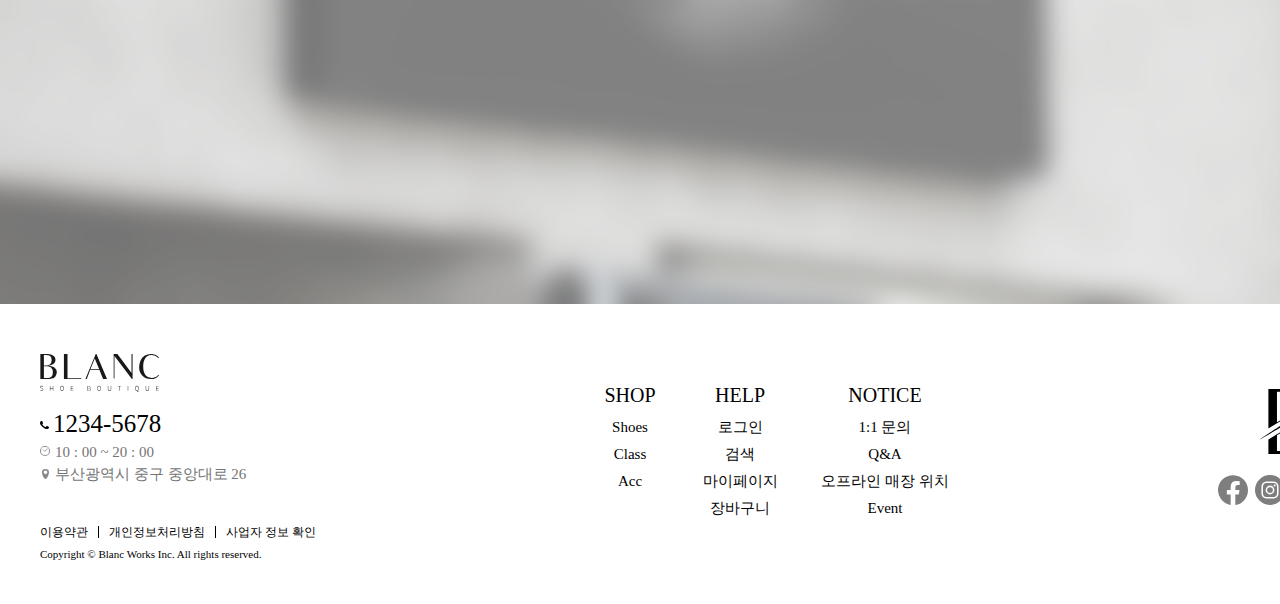
==== commit dc13d154: "Update index.html" ====
--- a/sub/brandstory/index.html
+++ b/sub/brandstory/index.html
@@ -8,7 +8,7 @@
     <link rel="icon" type="image/png" sizes="32x32" href="../../images/blanc_symbol.svg">
     <link rel="stylesheet" href="../../css/brandstory_style.css">
     <script src="../../js/jquery-3.6.4.min.js"></script>
-    <link rel="stylesheet" href="index.html">
+    <link rel="stylesheet" href="../../index.html">
 </head>
 <body>
     <div id="header_wrap"><!--header_wrap_S-->
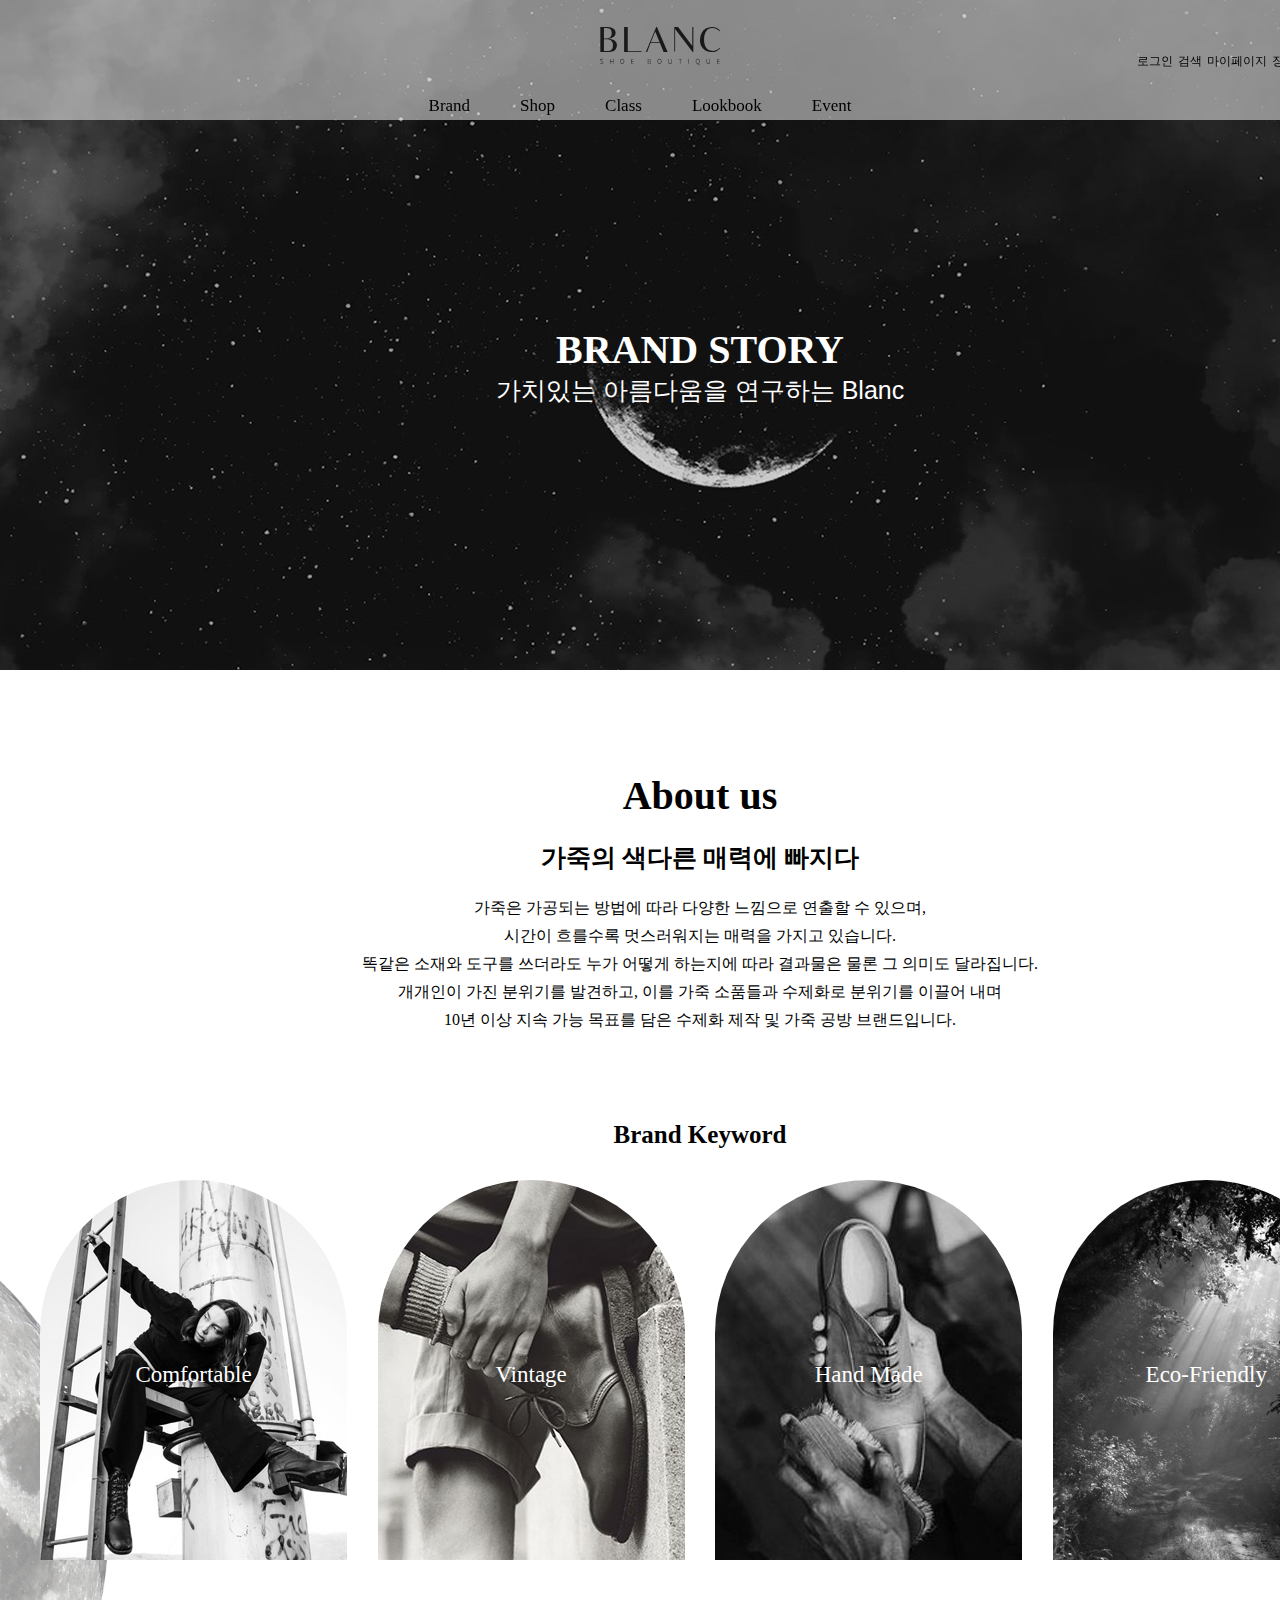
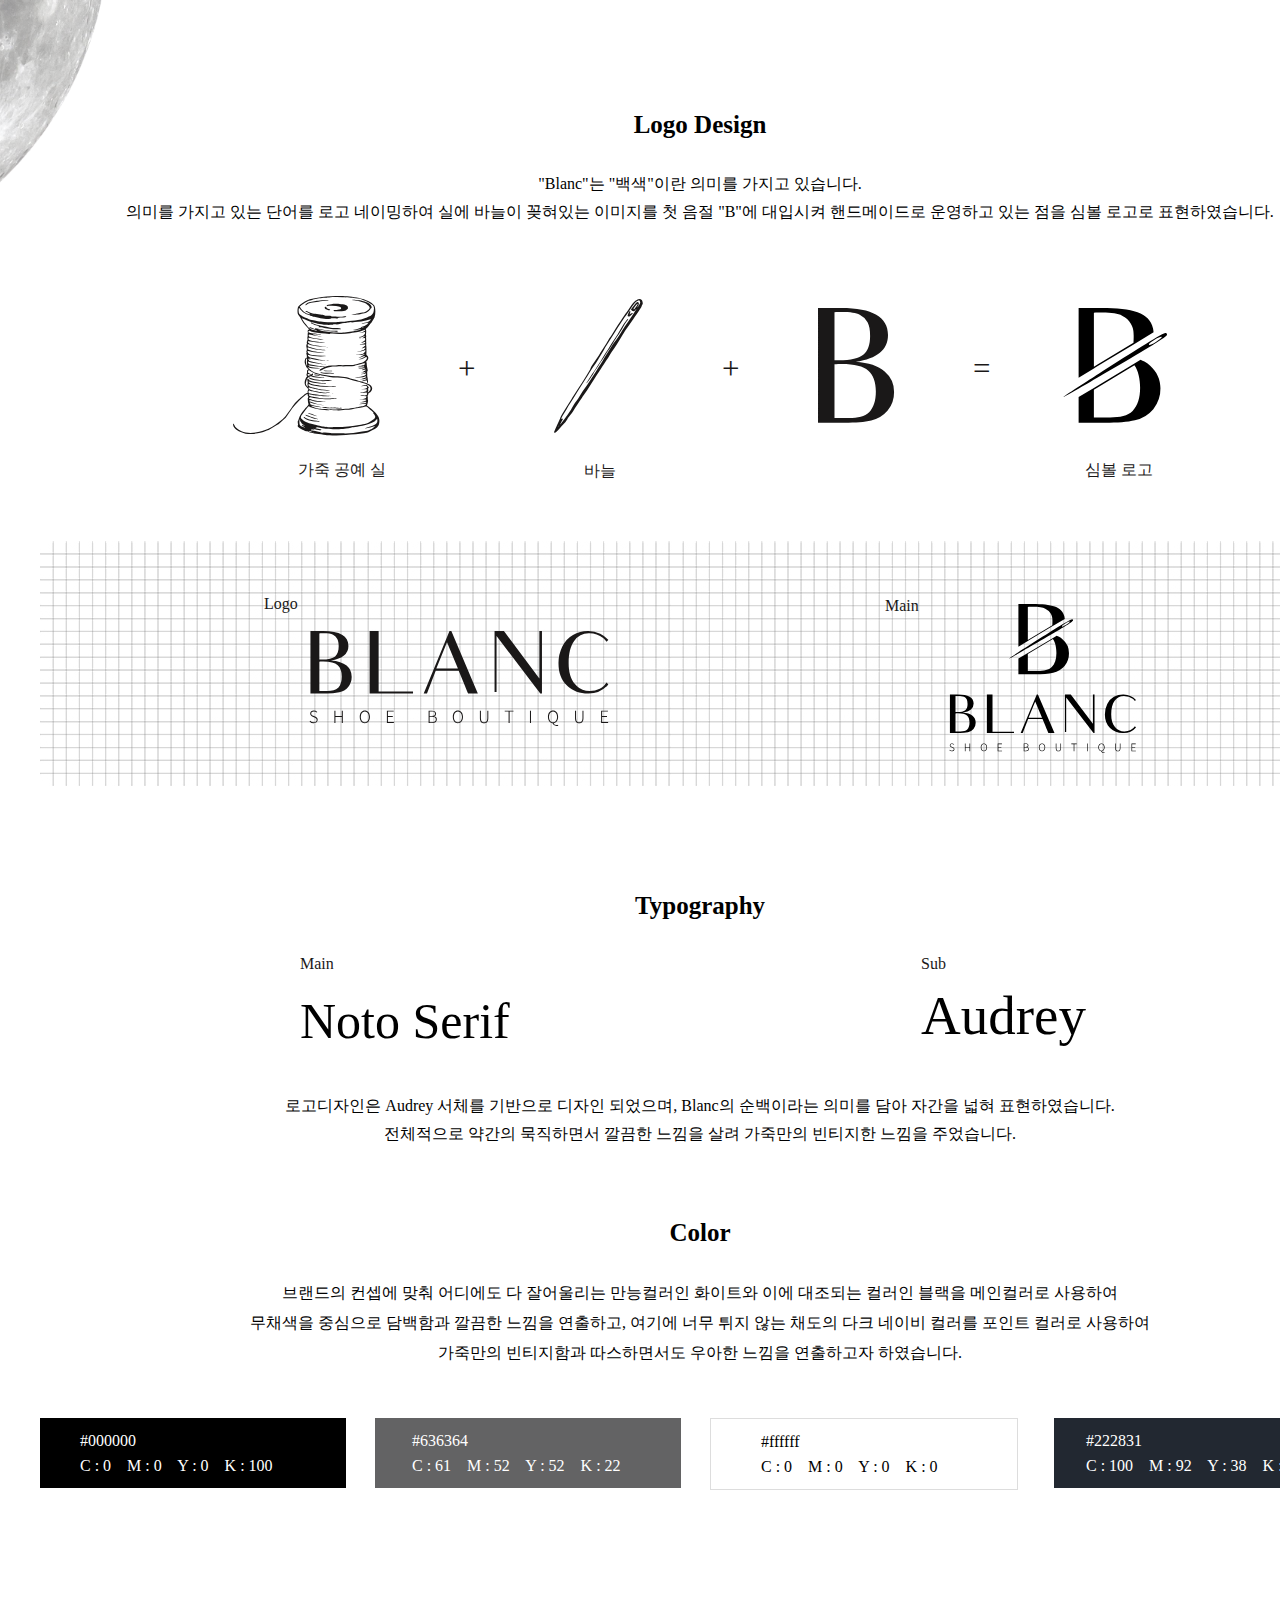
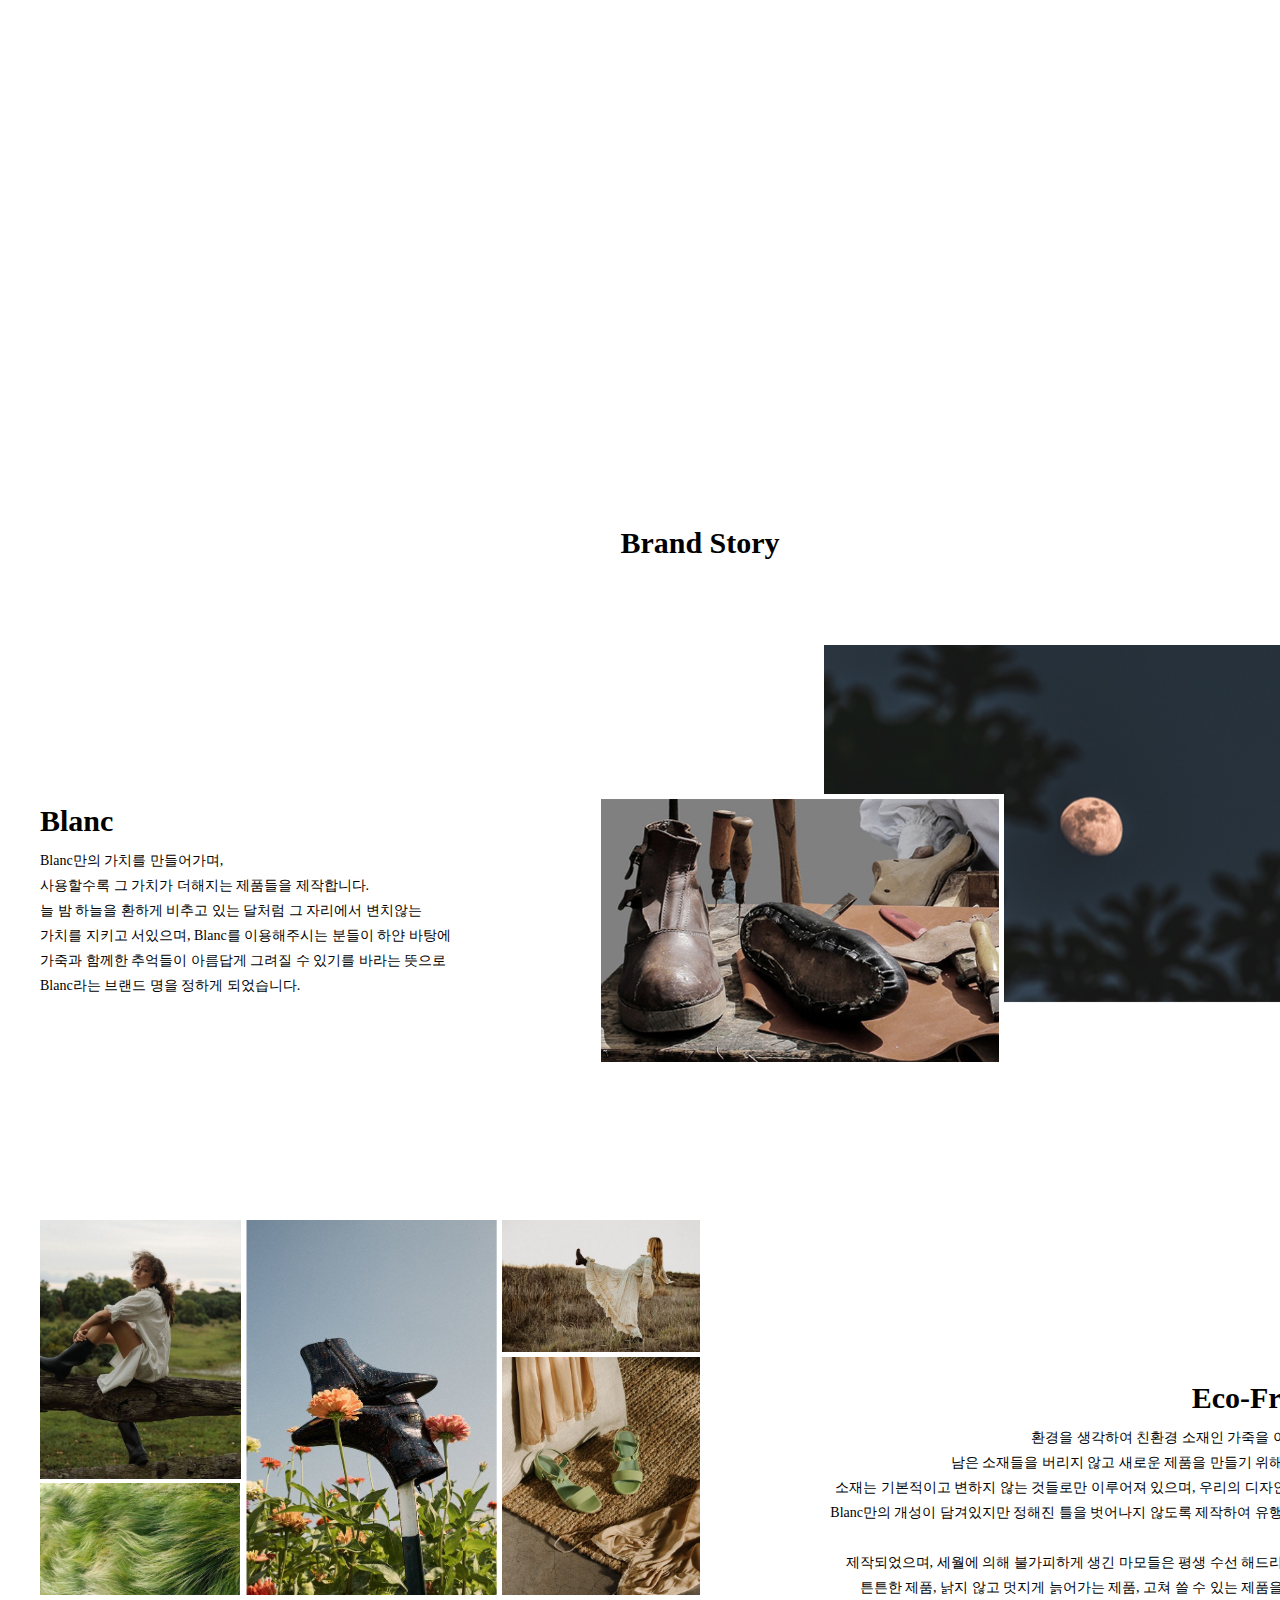
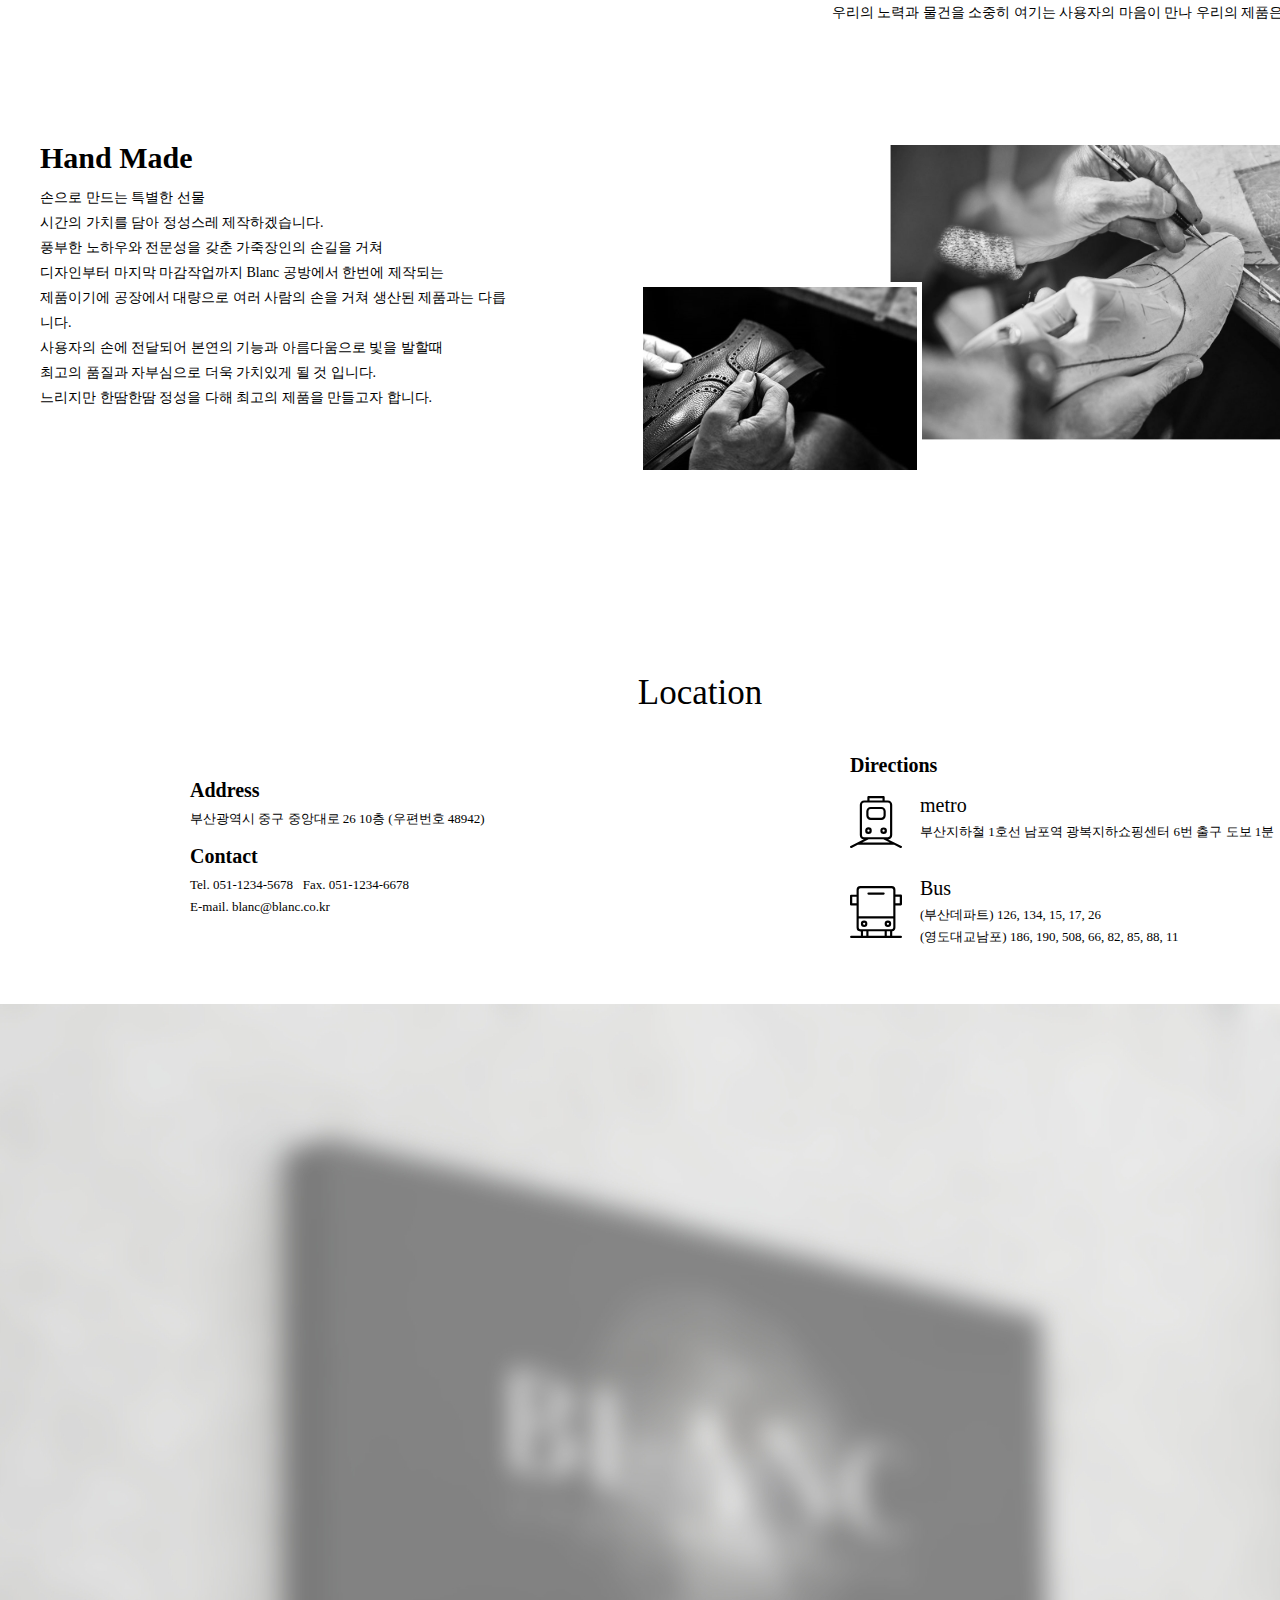
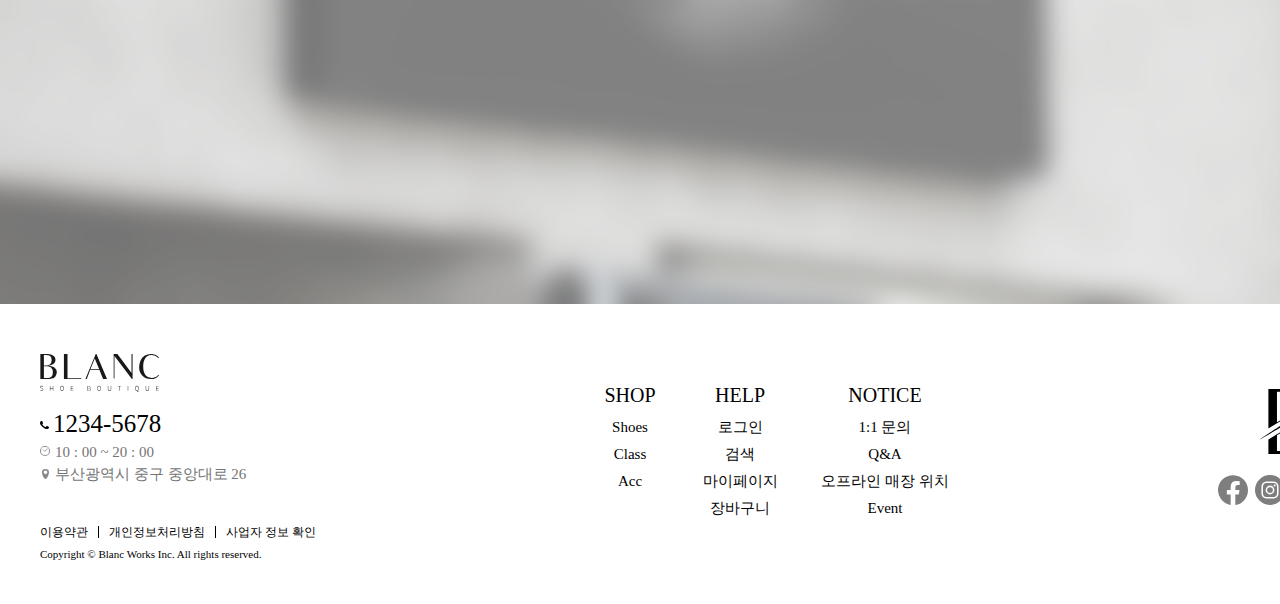
==== commit 6b9b007c: "Update index.html" ====
--- a/sub/brandstory/index.html
+++ b/sub/brandstory/index.html
@@ -9,6 +9,12 @@
     <link rel="stylesheet" href="../../css/brandstory_style.css">
     <script src="../../js/jquery-3.6.4.min.js"></script>
     <link rel="stylesheet" href="../../index.html">
+    <link rel="stylesheet" href="../shop/index.html">
+    <link rel="stylesheet" href="../class/index.html">
+    <link rel="stylesheet" href="../lookbook/index.html">
+    <link rel="stylesheet" href="../event/index.html">
+    <link rel="stylesheet" href="../event/event2/index.html">
+    <link rel="stylesheet" href="../event/event3/index.html">
 </head>
 <body>
     <div id="header_wrap"><!--header_wrap_S-->
@@ -45,7 +51,7 @@
                     </div>
                 </div>
             </li>
-            <li><a href="#" class="header_list">Shop</a>
+            <li><a href="../shop/index.html" class="header_list">Shop</a>
               <div class="submenu bg1">
                 <div class="submenu_inner">
                     <div class="submenu_text">
@@ -55,19 +61,19 @@
                         </ul>
                     </div>
                     <ul class="submenu_photo">
-                        <li><a href="#"><img src="../../images/shop_banner1.jpg" alt="shoes_banner"></a></li>
-                        <li><a href="#"><img src="../../images/shop_banner2.jpg" alt="Store Location"></a></li>
-                    </ul>
-                </div>
-            </div>
-            </li>
-            <li><a href="#" class="header_list">Class</a>
+                        <li><a href="../shop/index.html"><img src="../../images/shop_banner1.jpg" alt="shoes_banner"></a></li>
+                        <li><a href="../shop/index.html"><img src="../../images/shop_banner2.jpg" alt="Store Location"></a></li>
+                    </ul>
+                </div>
+            </div>
+            </li>
+            <li><a href="../class/index.html" class="header_list">Class</a>
               <div class="submenu bg1">
                 <div class="submenu_inner">
                     <div class="submenu_text">
                         <h2 class="submenu_title">Class</h2>
                         <ul class="submenu_link3">
-                          <li><a href="#">CLASS 알아보기</a></li>
+                          <li><a href="../class/index.html">CLASS 알아보기</a></li>
                       </ul>
                     </div>
                     <ul class="submenu_photo">
@@ -76,11 +82,11 @@
                     </ul>
                 </div>
             </li>
-            <li><a href="#" class="header_list">Lookbook</a>
+            <li><a href="../lookbook/index.html" class="header_list">Lookbook</a>
               <div class="submenu bg1">
                 <div class="submenu_inner">
                     <div class="submenu_text">
-                        <h2 class="submenu_title">Shop</h2>
+                        <h2 class="submenu_title">Lookbook</h2>
                         <ul class="submenu_link2">
                             <li>시즌마다 새로워지는<br>Blanc만의 디자인을 확인해보세요</li>
                         </ul>
@@ -92,19 +98,19 @@
                 </div>
             </div>
             </li>
-            <li><a href="#" class="header_list">Event</a>
+            <li><a href="../event/index.html" class="header_list">Event</a>
               <div class="submenu bg1">
                 <div class="submenu_inner">
                     <div class="submenu_text">
                         <h2 class="submenu_title">Event</h2>
                         <ul class="submenu_link">
-                          <li><a href="#">진행중인 이벤트</a></li>
-                          <li><a href="#">종료된 이벤트</a></li>
+                          <li><a href="../event/event2/index.html">진행중인 이벤트</a></li>
+                          <li><a href="../event/event3/index.html">종료된 이벤트</a></li>
                         </ul>
                     </div>
                     <ul class="submenu_photo">
-                        <li><a href="#"><img src="../../images/event_banner1.jpg" alt="2023 ss lookbook. part1"></a></li>
-                        <li><a href="#"><img src="../../images/event_banner2.jpg" alt="2023 ss lookbook. part2"></a></li>
+                        <li><a href="#"><img src="../../images/event_banner1.jpg" alt="event_banner1"></a></li>
+                        <li><a href="#"><img src="../../images/event_banner2.jpg" alt="event_banner2"></a></li>
                     </ul>
                 </div>
             </div>
@@ -116,7 +122,7 @@
  
     <div id="main_banner_wrap"><!--main_banner_wrap_S-->
         <div class="main_banner">
-            <h1>Brand Story</h1>
+            <h1>BRAND STORY</h1>
             <p>가치있는 아름다움을 연구하는 Blanc</p>
         </div>
     </div><!--main_banner_wrap_E-->
